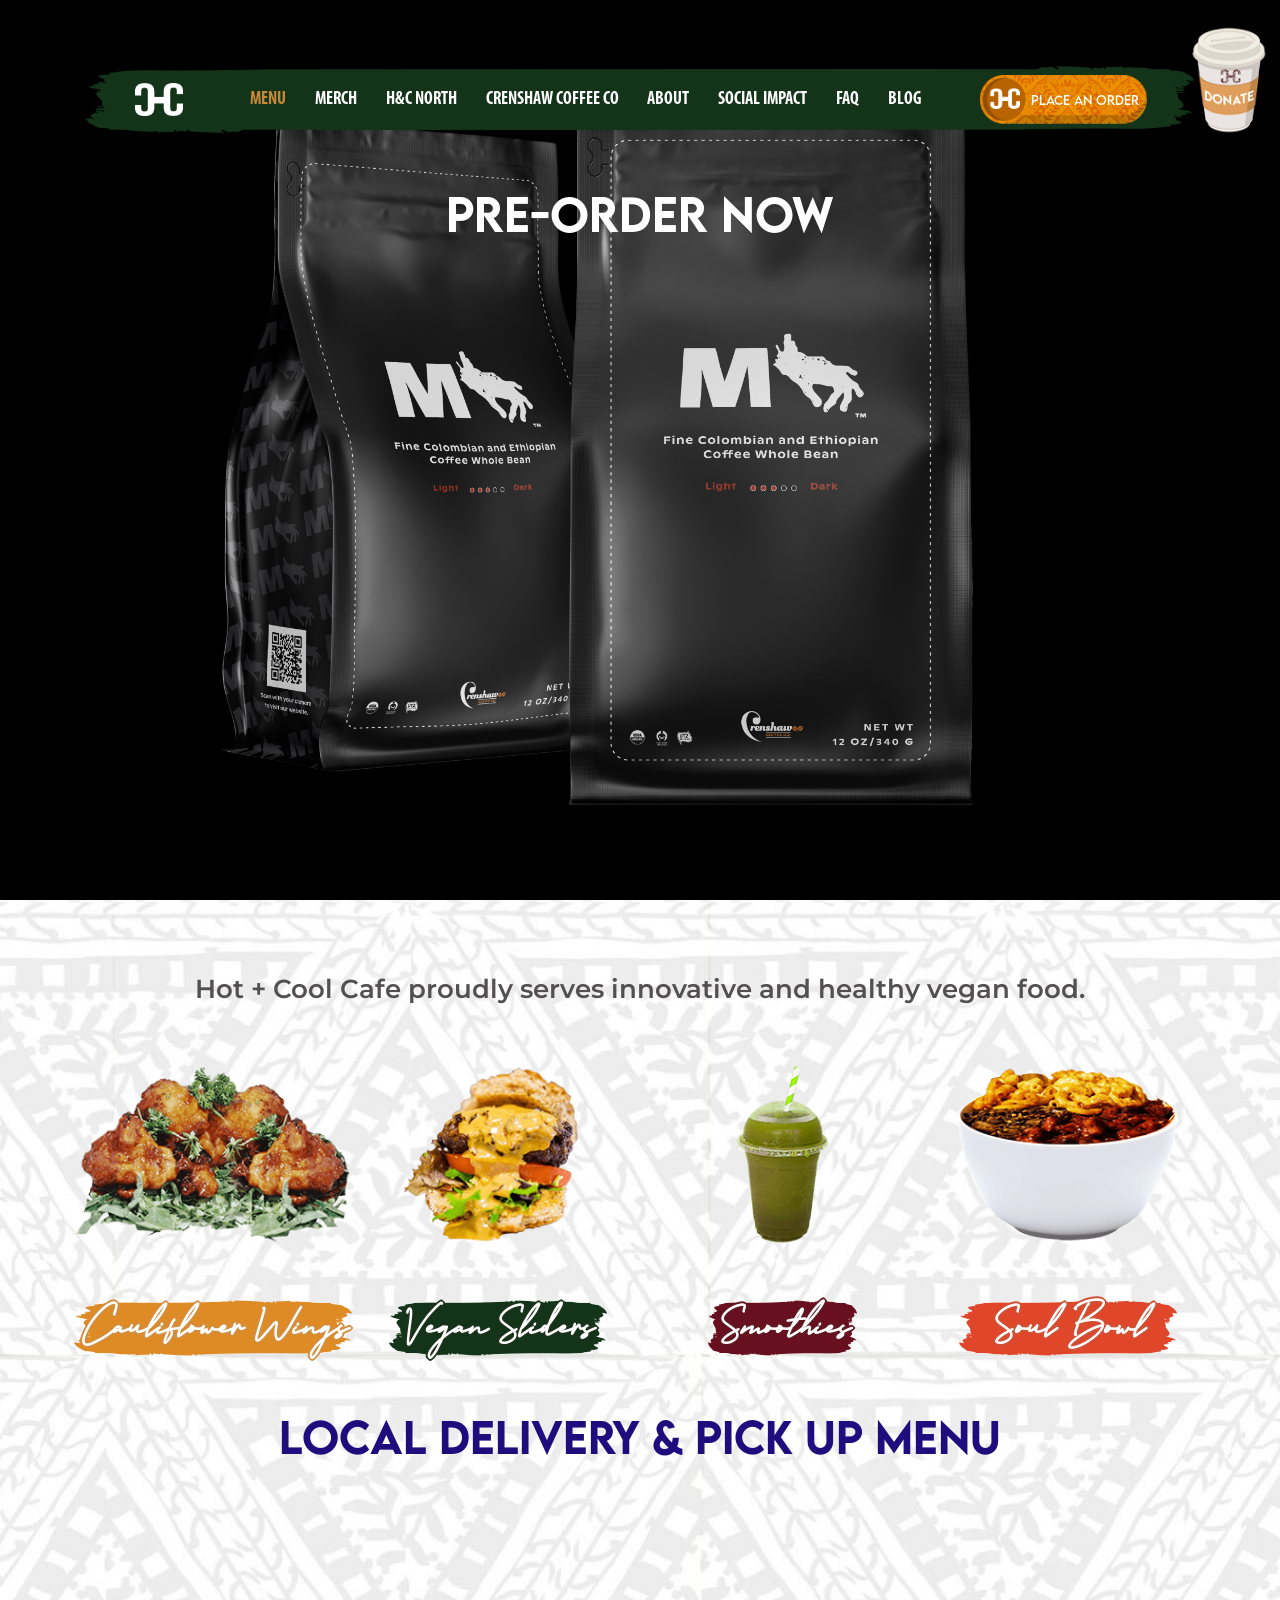
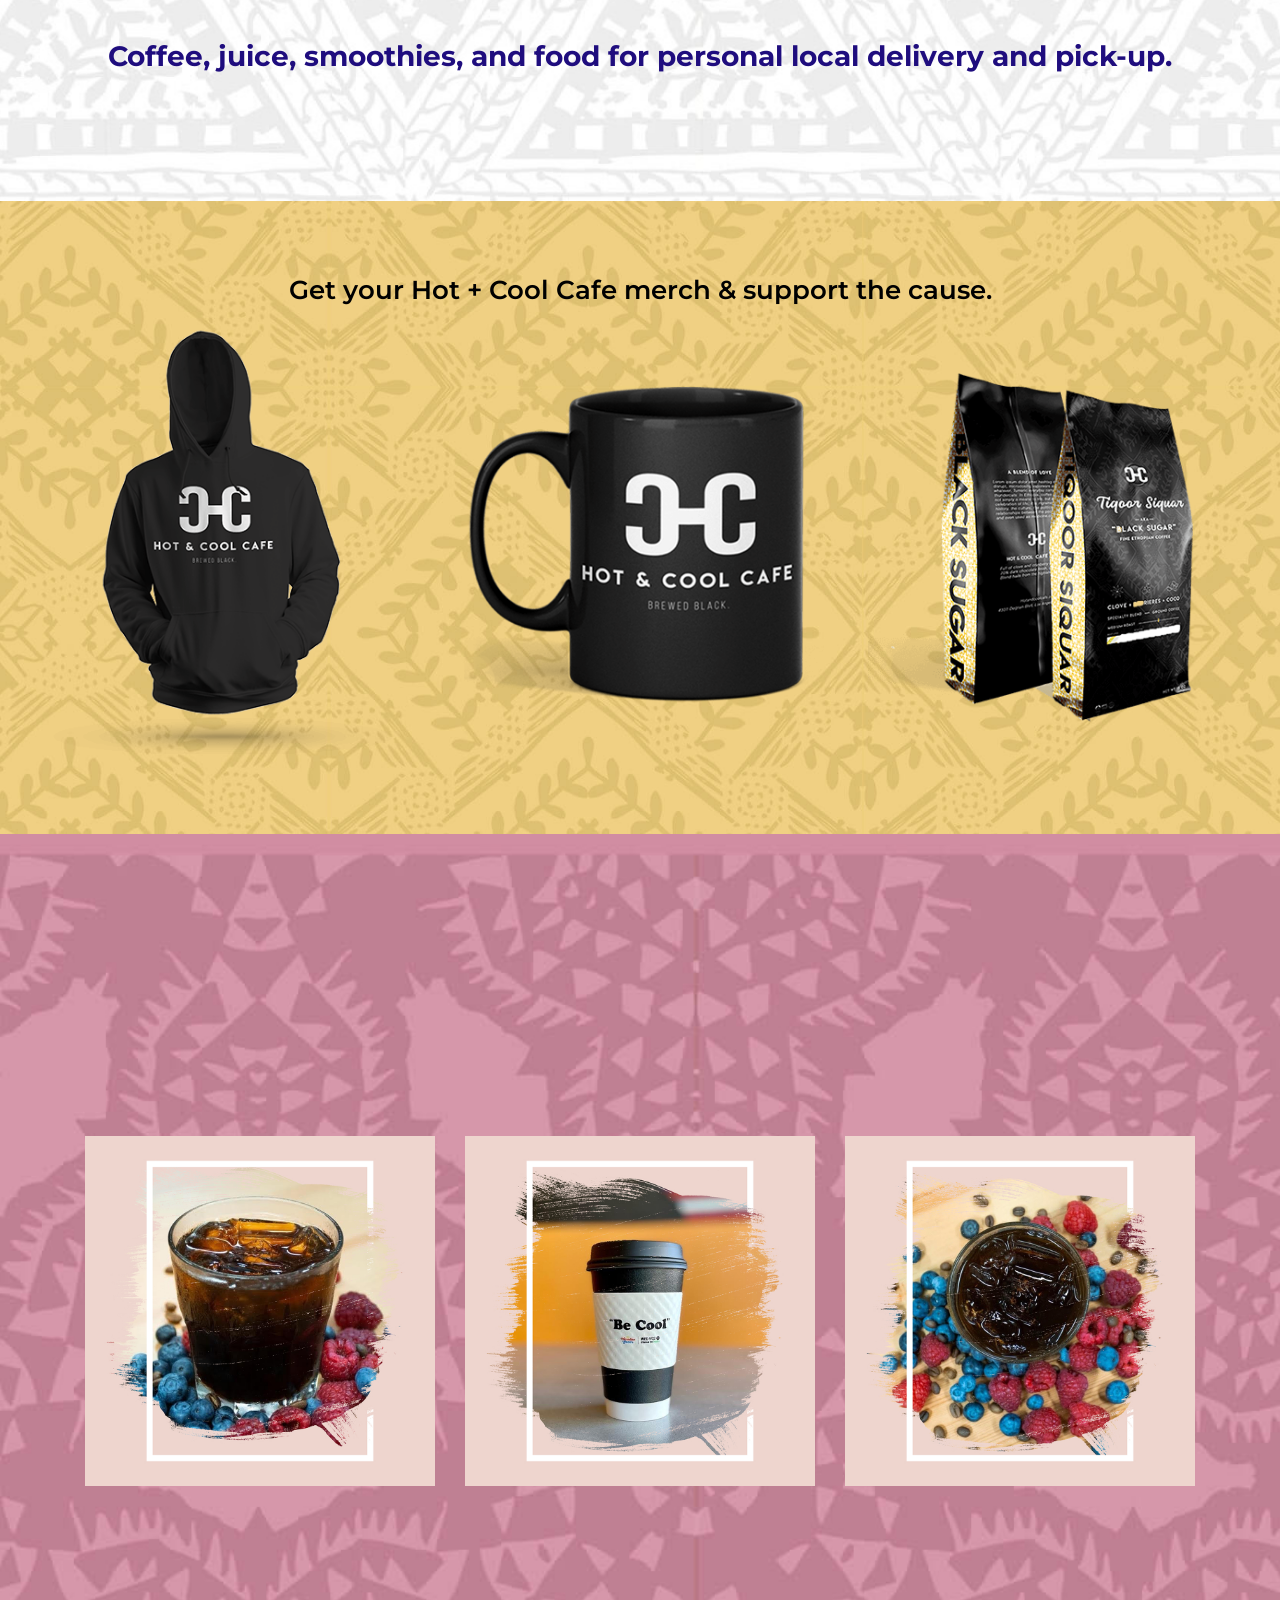
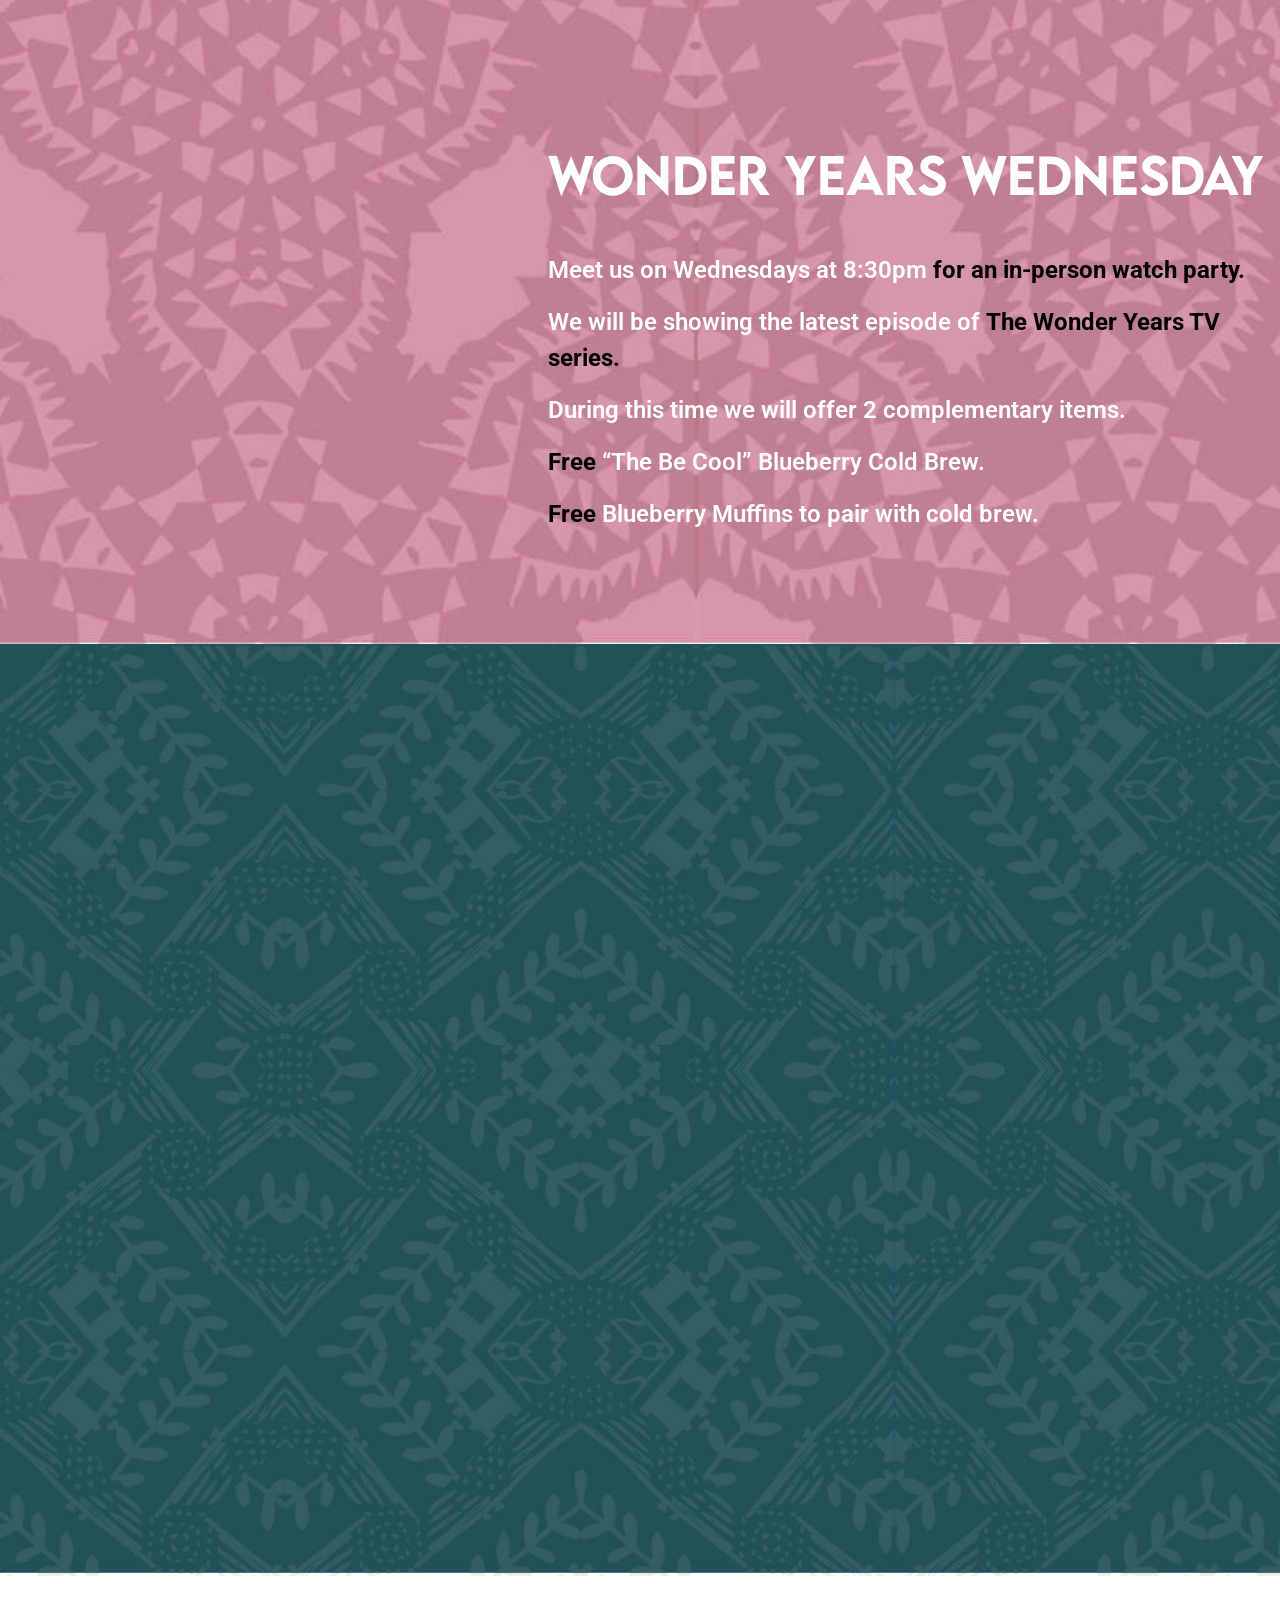
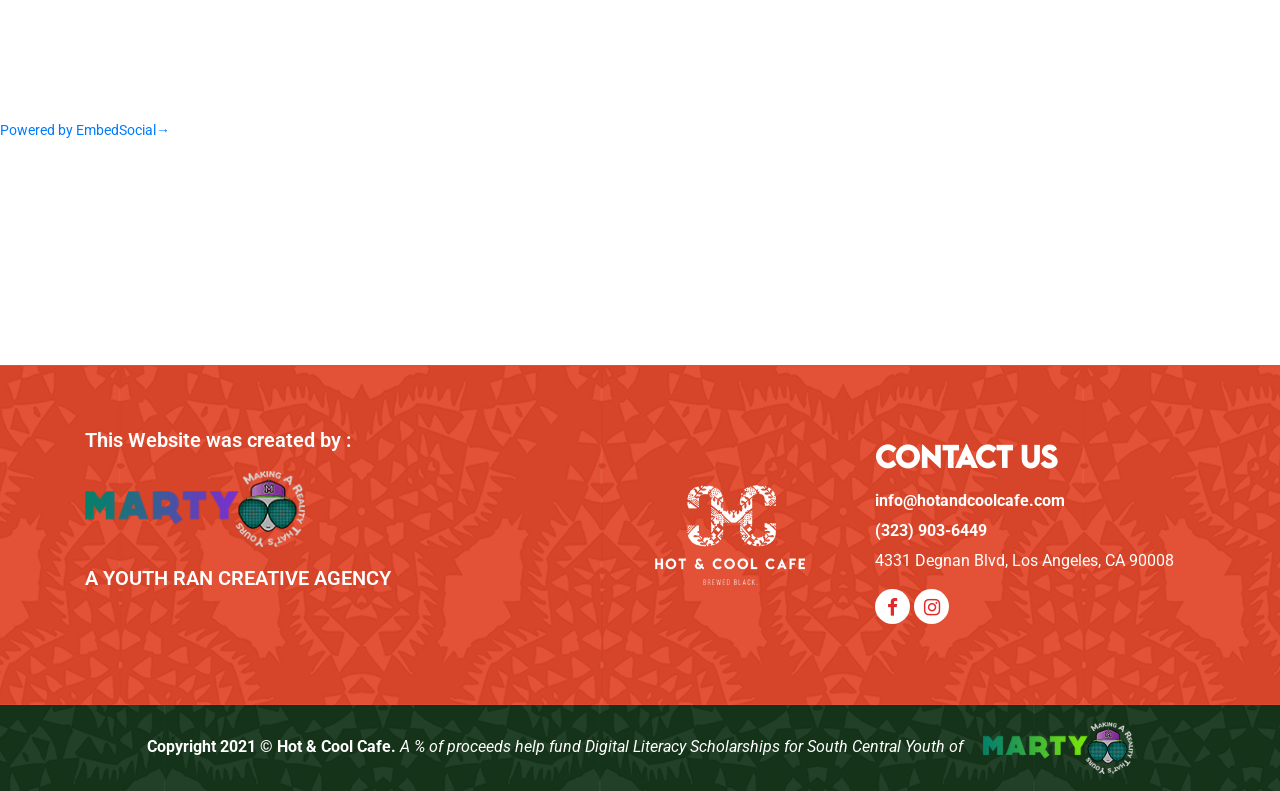
==== index.html @ 6337d5f5 "initial push" ====
<!DOCTYPE html>
<html lang="en">
<head>
    <meta charset="UTF-8">
    <meta name="viewport" content="width=device-width, initial-scale=1">
    <meta name="robots" content="follow, index, max-snippet:-1, max-video-preview:-1, max-image-preview:large"/>
    <title>Hot and Cool Cafe</title>
    <meta name="description" content="">
    <meta name="keywords" content="Hot and Cool Cafe">
    <meta name="author" content="Marty World">
    <link rel="canonical" href="https://hotandcoolcafe.com/" />
    <meta property="og:locale" content="en_US">
    <meta property="og:type" content="website">
    <meta property="og:title" content="Hot and Cool Cafe">
    <meta property="og:url" content="https://hotandcoolcafe.com/">
    <meta property="og:site_name" content="Hot and Cool Cafe">
    <meta property="og:image" content="https://hotandcoolcafe.com/assets/images/hc-share.jpg">
    <meta property="og:image:secure_url" content="https://hotandcoolcafe.com/assets/images/hc-share.jpg">
    <meta property="og:image:width" content="1000">
    <meta property="og:image:height" content="855">
    <meta property="og:image:alt" content="Home">
    <meta property="og:image:type" content="image/jpeg">
    <meta name="twitter:card" content="summary_large_image">
    <meta name="twitter:title" content="Hot and Cool Cafe">
    <meta name="twitter:image" content="https://hotandcoolcafe.com/assets/images/hc-share.jpg">
    <!--styles-->
    <link rel="stylesheet" href="assets/css/bootstrap.min.css">
    <link rel="stylesheet" href="assets/css/font-awesome.min.css">
    <link rel="stylesheet" href="assets/plugin/slick/slick.css">
    <link rel="stylesheet" href="assets/plugin/slick/slick-theme.css">
    <link rel="stylesheet" href="assets/css/aos.css">
    <link rel="stylesheet" href="assets/css/app.css?v=1.3">
    <!--end styles-->
    <link rel="shortcut icon" href="favicon.ico" type="image/x-icon">
    <link rel="apple-touch-icon" href="assets/images/apple-touch-icon.png">
    <!-- Global site tag (gtag.js) - Google Analytics -->
    <script async src="https://www.googletagmanager.com/gtag/js?id=G-P87N4N14MH"></script>
    <script>
        window.dataLayer = window.dataLayer || [];
        function gtag(){dataLayer.push(arguments);}
        gtag('js', new Date());

        gtag('config', 'G-P87N4N14MH');
    </script>

</head>
<body>
<script async type="text/javascript" src="https://static.klaviyo.com/onsite/js/klaviyo.js?company_id=RwhCT3"></script>
<script
        async type="text/javascript"
        src="//static.klaviyo.com/onsite/js/klaviyo.js?company_id=RwhCT3"
></script>

<section class="home-section parallax-img" style="height: 100vh;background: url(assets/images/IMG_1203.jpg) center/cover no-repeat;" data-speed="0.5">
    <header>
        <div class="container">
            <nav class="navbar navbar-expand-lg navbar-light hc-navbar">
                <a class="navbar-brand" href="https://hotandcoolcafe.com/"><img src="assets/images/logo.png" alt="logo"></a>
                <button class="navbar-toggler" type="button" data-toggle="collapse" data-target="#navbarSupportedContent" aria-controls="navbarSupportedContent" aria-expanded="false" aria-label="Toggle navigation">
                    <i class="fa fa-bars text-white"></i>
                </button>
                <div class="collapse navbar-collapse" id="navbarSupportedContent">
                    <ul class="navbar-nav mr-auto">
                        <li class="nav-item active">
                            <a class="nav-link" target="_blank" href="https://hotandcoolcafe.square.site/">MENU</a>
                        </li>
                        <li class="nav-item">
                            <a class="nav-link" href="https://hotandcoolcafe.com/#merch">MERCH</a>
                        </li>
                        <!--                        <li class="nav-item">-->
                        <!--                            <a class="nav-link" href="/hot-cool-cafe-voting.html">VOTING</a>-->
                        <!--                        </li>-->
                        <li class="nav-item">
                            <a class="nav-link" href="https://hotandcoolcafe.com/#north">H&C NORTH</a>
                        </li>
                        <li class="nav-item">
                            <a class="nav-link" href="https://www.crenshawcoffeeco.com/" target="_blank">CRENSHAW COFFEE CO</a>
                        </li>
                        <li class="nav-item">
                            <a class="nav-link" href="about.html">ABOUT</a>
                        </li>
                        <li class="nav-item">
                            <a class="nav-link" href="about.html#social-impact">SOCIAL IMPACT</a>
                        </li>
                        <li class="nav-item ">
                            <a class="nav-link" href="faq.html">FAQ</a>
                        </li>
                        <li class="nav-item">
                            <a class="nav-link" href="blog.html">BLOG</a>
                        </li>
                        <li class="nav-item order-button" data-tilt="" data-tilt-reset="false" >
                            <a class="nav-link" target="_blank" href="https://hotandcoolcafe.square.site/">PLACE AN ORDER </a>
                        </li>
                    </ul>
                </div>
                <div class="donate-button">
                    <a href="https://www.gofundme.com/f/covid-19-seniors-and-families-in-need-meal-program" target="_blank"><img src="assets/images/H_C_donation_cup.png" alt="logo" class="img-fluid"></a>
                </div>
            </nav>
            <a href="https://www.crenshawcoffeeco.com/" target="_blank"> <h1 class="h1 text-center mt-5 bilal" style="color: #FFF" data-aos="fade-up">PRE-ORDER NOW</h1></a>

        </div>
    </header>
    <div class="home-inner-section mt-5" data-speed="0.5">
        <div class="container-fluid w-100">
            <div class="row">
                <!--<div class="col-md-6 p-0">-->
                <!--    <div class="hc-senior-image text-left" data-aos="fade-in">-->
                <!--        <img src="assets/images/senior-male.png" alt="Image" class="img-fluid">-->
                <!--    </div>-->
                <!--    <div class="hc-center-logo" data-tilt="" data-tilt-reset="false">-->
                <!--        <img src="assets/images/hc-logo.png" alt="Image" class="img-fluid">-->
                <!--    </div>-->
                <!--</div>-->
                <!--<div class="col-md-6 p-0">-->
                <!--    <div class="hc-senior-image text-right" data-aos="fade-in">-->
                <!--        <img src="assets/images/senior-women.png" alt="Image" class="img-fluid">-->
                <!--    </div>-->
                <!--</div>-->
                <!--<div class="col-12">-->
                <!--    <div class="text-center">-->
                <!--        <h4 class="para1 mb-5" data-aos="fade-in">-->
                <!--            Hot + Cool Cafe tackles <br>-->
                <!--            food inequity in South Central through our Senior Meal Program <br>-->
                <!--            and partnering with LA Community Fridges.-->
                <!--        </h4>-->
                <!--        <a href="https://www.gofundme.com/f/covid-19-seniors-and-families-in-need-meal-program" target="_blank" class="btn btn-learn-more" data-tilt="" data-tilt-reset="false" data-aos="fade-up">LEARN MORE <br>+<br> DONATE</a>-->
                <!--    </div>-->
                <!--</div>-->
            </div>
        </div>
    </div>
</section>

<section class="pro-section parallax-img" data-speed="-0.2">
    <div class="container">
        <h2 class="section-heading sh-orange heading-middle" data-aos="zoom-in">the best vegan bar food in LA! </h2>
        <p class="para1 text-center mb-5" style="color: #525050">Hot + Cool Cafe proudly serves innovative and healthy vegan food.</p>
        <div class="row pro-carousel">
            <div class="item text-center">
                <a href="https://hotandcoolcafe.square.site/product/cauliflower-wings/194" target="_blank">   <img src="assets/images/owl-slide.png" class="img-fluid" alt="slide">
                    <h4 class="mt-5 owl-orange-bg">Cauliflower Wings</h4></a>
            </div>
            <div class="item text-center">
                <a href="https://hotandcoolcafe.square.site/" target="_blank"><img src="assets/images/owl-slide2.png" class="img-fluid" alt="slide">
                    <h4 class="mt-5 owl-green-bg">Vegan Sliders</h4></a>
            </div>
            <div class="item text-center">
                <a href="https://hotandcoolcafe.square.site/product/the-garvey/193" target="_blank">   <img src="assets/images/owl-slide3.png" class="img-fluid" alt="slide">
                    <h4 class="mt-5 owl-pinkred-bg">Smoothies</h4></a>
            </div>
            <div class="item text-center">
                <a href="https://hotandcoolcafe.square.site/product/soul-bowl/4" target="_blank">     <img src="assets/images/owl-slide4.png" class="img-fluid" alt="slide">
                    <h4 class="mt-5 owl-shadered-bg">Soul Bowl</h4></a>
            </div>
        </div>
        <div class="text-center">
            <h4 class="berry-white lemonmilk-bold mb-4 navy-blue mt-5 aos-init">Local DElivery & Pick up menu</h4>
            <a href="https://hotandcoolcafe.square.site/" target="_blank" class="btn btn-place-ordered" data-tilt="" data-tilt-reset="false" data-aos="fade-up">PLACE AN ORDER</a>
            <p class="berry-white-sub navy-blue f28 mt-5">Coffee, juice, smoothies, and food for personal local delivery and pick-up.</p>
        </div>

    </div>
</section>

<section id="merch" class="merch-section parallax-img" data-speed="0.2">
    <div class="container-fluid">
        <h2 class="section-heading sh-merch heading-middle" data-aos="zoom-in">HOt & COOL MERCH </h2>
        <p class="para1 text-center" style="color: #000">Get your Hot + Cool Cafe merch & support the cause.</p>
        <div class="row">
            <div class="col-md-4">
                <a href="https://hotandcoolcafe.square.site/product/hot-and-cool-signature-unisex-hoodie/254" target="_blank" class="merch-image">
                    <img src="assets/images/coffe-hoodie.png" class="img-fluid" alt="Hot and Cool Hoodie" data-tilt-speed="1000" data-tilt data-tilt-scale="1.1" >
                </a>
            </div>
            <div class="col-md-4">
                <a href="https://hotandcoolcafe.square.site/product/hot-and-cool-signature-mug/255" target="_blank" class="merch-image">
                    <img src="assets/images/coffee-mug.png" class="img-fluid" alt="Hot and Cool Mug" data-tilt-speed="1000" data-tilt data-tilt-scale="1.1">
                </a>
            </div>
            <div class="col-md-4">
                <a href="https://hotandcoolcafe.square.site/product/hot-and-cool-black-sugar-whole-bean-coffee-bag/180" target="_blank" class="merch-image">
                    <img src="assets/images/coffee.png" class="img-fluid" alt="Hot and Cool Bag" data-tilt-speed="1000" data-tilt data-tilt-scale="1.1">
                </a>
            </div>
        </div>
    </div>
</section>

<!--<section class="checkout-section parallax-img" data-speed="0.6">-->
<!--    <div class="container">-->
<!--        <h2 class="section-heading hs-shadepink heading-middle" data-aos="zoom-in">CHECK OUT our new items! </h2>-->
<!--    </div>-->
<!--    <div class="container-fluid w-100">-->
<!--        <div class="row">-->
<!--            <div class="col-md-6 p-0 text-left">-->
<!--                <img src="assets/images/owner1.png" class="img-fluid pt-5" data-aos="fade-right" alt="Owner">-->
<!--            </div>-->
<!--            <div class="col-md-4 pt-5 align-self-center">-->
<!--                <div class="text-center">-->
<!--                    <h5 class="berry-white lemonmilk-bold mb-4" data-aos="fade-left"-->
<!--                    >THE BERRY WHITE</h5>-->
<!--                    <p class="text-white berry-white-sub" data-aos="fade-in">-->
<!--                        Cold brew <br>-->
<!--                        White chocolate <br>-->
<!--                        Blackberry syrup <br>-->
<!--                        Maple syrup <br>-->
<!--                        And whole lotta Soul-->
<!--                    </p>-->
<!--                    <a href="https://hotandcoolcafe.square.site/" target="_blank" class="btn btn-place-ordered2 mt-4" data-tilt="" data-tilt-reset="false"  data-aos="fade-up" data-aos-delay="800">Order Now</a>-->
<!--                </div>-->
<!--            </div>-->
<!--            <div class="col-md-2"></div>-->
<!--        </div>-->
<!--    </div>-->
<!--    <div class="right-side-juice">-->
<!--        <img src="assets/images/right-side-juice.png" class="img-fluid" alt="right side">-->
<!--    </div>-->
<!--</section>-->
<section class="checkout-section parallax-img py-5" data-speed="0.6">
    <div class="container">
        <h2 class="section-heading hs-shadepink heading-middle" data-aos="zoom-in">NEW DRINK ALERT!!</h2>
    </div>
    <div class="container">
        <div class="row">

            <!-- <div class="col-md-6 p-0 text-left">
                <img src="assets/images/owner1.png" class="img-fluid pt-5" data-aos="fade-right" alt="Owner">
            </div> -->

            <div class="col-md-12 pt-5 align-self-center">
                <div class="text-center">
                    <!-- <h5 class="berry-white lemonmilk-bold mb-4" data-aos="fade-left"
                    >THE BERRY WHITE</h5> -->
                    <p class="para2" data-aos="fade-in">
                        We proudly introduce THE BE COOL, A Blueberry Cold Brew celebrating THE WONDER YEARS. It’s Cold Brew Coffee infused with Blueberries and Raspberries. The Be Cool is hands down is the coolest cold brew coffee on the planet.
                    </p>
                    <div class="row">
                        <div class="col-md-4 mt-2">
                            <a href="#" class="merch-image">
                                <img src="assets/images/cup-1.jpg" class="img-fluid drink-images" alt="Hot and Cool Hoodie" data-tilt-speed="1000" data-tilt="" data-tilt-scale="1.1" style="will-change: transform; transform: perspective(300px) rotateX(0deg) rotateY(0deg);">
                            </a>
                        </div>
                        <div class="col-md-4 mt-2">
                            <a href="#"  class="merch-image">
                                <img src="assets/images/cup-2.jpg" class="img-fluid drink-images" alt="Hot and Cool Mug" data-tilt-speed="1000" data-tilt="" data-tilt-scale="1.1" style="will-change: transform; transform: perspective(300px) rotateX(0deg) rotateY(0deg);">
                            </a>
                        </div>
                        <div class="col-md-4 mt-2">
                            <a href="#"  class="merch-image">
                                <img src="assets/images/cup-3.jpg" class="img-fluid drink-images" alt="Hot and Cool Bag" data-tilt-speed="1000" data-tilt="" data-tilt-scale="1.1">
                            </a>
                        </div>
                    </div>
                    <div class="mt-4">
                    <a href="https://hotandcoolcafe.square.site/" target="_blank" class="btn btn-place-ordered2 mt-5" data-tilt="" data-tilt-reset="false"  data-aos="fade-up" data-aos-delay="800">Order Now</a>
                        </div>
<!--                    <div class="row m-5">-->

<!--                        <div class="col-md-12">-->
<!--                            <div class="row mt-4">-->
<!--                                <div class="col-md-12 text-center">-->
<!--                                    <img src="assets/images/party.png" alt="">-->
<!--                                    <h1 class="wonder_heading mt-5 text-white">“Wonder Years Wednesday.” </h1>-->
<!--                                    <p class="mt-4 font-20 text-white">-->
<!--                                        Meet us on Wednesdays at 8:30pm for an in-person watch party.-->
<!--                                    </p>-->
<!--                                </div>-->
<!--                                    </div>-->
<!--                                </div>-->

<!--                            </div>-->


                    </div>
<!--                    <h5 class="time-heading aos-init aos-animate aos-init aos-animate mt-3 py-5 font-weight-normal">Catch us on the Season Premiere episode of The Wonder Years on ABC and Hulu.</h5>-->
                </div>
            </div>
    </div>
    <div class="container-fluid">
        <div class="row pt-5 pb-5 d-flex align-items-center">
<!--            <div class="col-md-3 p-0 text-left mb-sm-mob">-->
<!--                <img src="assets/images/party.png" class="img-fluid aos-init aos-animate" data-tilt="" data-tilt-axis="y" data-aos="fade-in" alt="Window" style="will-change: transform; transform: perspective(300px) rotateX(0deg) rotateY(0deg);">-->
<!--            </div>-->
<!--            <div class="col-md-6 p-0 text-center aos-init aos-animate" data-aos="fade-in">-->
<!--                <h3 class="hc-orange-heading text-uppercase text-white">“Wonder Years Wednesday.” </h3>-->
<!--                <p class="para2">Meet us on Wednesdays at 8:30pm <span class="font-weight-bold text-dark">for an in-person watch party.</span></p>-->
<!--                <p class="para2">We will be showing the latest episode of  <span class="font-weight-bold text-dark">The Wonder Years TV series.</span></p>-->
<!--                <p class="para2">During this time we will offer 2 complementary items.</p>-->
<!--                <p class="para2"> <span class="font-weight-bold text-dark">Free</span> “The Be Cool” Blueberry Cold Brew </p>-->
<!--                <p class="para2"> <span class="font-weight-bold text-dark">Free</span> Blueberry Muffins to pair with cold brew </p>-->


<!--&lt;!&ndash;                <h5 class="time-heading">Open everyday 7AM-9PM.</h5>&ndash;&gt;-->
<!--            </div>-->
<!--            <div class="col-md-3 p-0 text-right mt-sm-mob">-->
<!--                <img src="assets/images/party-2.png" class="img-fluid aos-init aos-animate" data-tilt="" data-tilt-axis="y" data-aos="fade-in" alt="Window" style="will-change: transform; transform: perspective(300px) rotateX(0deg) rotateY(0deg);">-->
<!--            </div>-->
            <div class="col-md-5 text-center">
                <img src="assets/images/party.png" class="img-fluid aos-init aos-animate" data-tilt="" data-tilt-axis="y" data-aos="fade-in" alt="Window" style="will-change: transform; transform: perspective(300px) rotateX(0deg) rotateY(0deg);">
                </div>
            <div class="col-md-7">
                <h3 class="hc-orange-heading text-uppercase text-white wonders_heading mt-5">Wonder Years Wednesday</h3>
                               <div class="mt-5">
                                <p class="text-white font-24">Meet us on Wednesdays at 8:30pm <span class="font-weight-bold text-black">for an in-person watch party.</span></p>
                                <p class="text-white font-24">We will be showing the latest episode of  <span class="font-weight-bold text-black">The Wonder Years TV series.</span></p>
                                <p class="text-white font-24">During this time we will offer 2 complementary items.</p>
                                <p class="text-white font-24"> <span class="font-weight-bold text-black">Free</span> “The Be Cool” Blueberry Cold Brew. </p>
                                <p class="text-white font-24"> <span class="font-weight-bold text-black">Free</span> Blueberry Muffins to pair with cold brew. </p>
                               </div>
            </div>
        </div>
    </div>

    <!-- <div class="right-side-juice">
        <img src="assets/images/be_cool.png" class="img-fluid" alt="right side">
    </div>
    <div class="left-side-juice">
        <img src="assets/images/custom_cup.png" class="img-fluid" alt="right side">
    </div> -->
</section>
<section id="north" class="green-section parallax-img" data-speed="0.2">
    <div class="container">
        <h2 class="section-heading hs-grey heading-middle" data-aos="zoom-in">We HAVE A SECOND LOCATION! </h2>
    </div>
    <div class="container-fluid w-100 pt-5">
        <div class="row pt100">
            <div class="col-md-4 p-0 text-left mb-sm-mob">
                <img src="assets/images/green-left-side.png" class="img-fluid" data-tilt="" data-tilt-axis="y" data-aos="fade-in" alt="Window">
            </div>
            <div class="col-md-4 p-0 text-center" data-aos="fade-in">
                <h3 class="hc-orange-heading text-uppercase">HOT & COOL NORTH</h3>
                <p class="para2">Black owned <br>
                    & operated.
                </p>
                <p class="para2">
                    With delicious coffee & tasty <br> pastries, you’ll definitely <br>
                    want to stop by today.
                </p>
                <h5 class="time-heading">Open everyday 7AM-9PM.</h5>
            </div>
            <div class="col-md-4 p-0 text-right mt-sm-mob">
                <img src="assets/images/green-right-side.png" class="img-fluid"  data-tilt="" data-tilt-axis="y" data-aos="fade-in" alt="Window">
            </div>
        </div>
        <div class="text-center">
            <a href="https://hotandcoolcafe.square.site/" target="_blank" class="btn btn-place-ordered3 mt-5 mb-5" data-aos="fade-up" data-tilt="" data-tilt-reset="false">ORDER from <br>
                H&C NORTH</a>
            <h5 class="time-heading" data-aos="fade-in">6606 Variel Ave #123, Canoga Park, CA 91303</h5>
        </div>
    </div>
</section>
<section class="instagram-section pt-5 pb-5">
    <div class="container">
        <h3 class="hc-orange-heading text-black text-uppercase text-center mb-5" data-aos="fade-up">Follow us on instagram</h3>
    </div>
    <div class="embedsocial-hashtag" data-ref="21031575f3ce239226aa58a61474171201387817" ><a class="feed-powered-by-es" href="https://embedsocial.com/social-media-aggregator/" target="_blank" title="Powered by EmbedSocial">Powered by EmbedSocial<span>→</span></a></div><script>(function(d, s, id){var js; if (d.getElementById(id)) {return;} js = d.createElement(s); js.id = id; js.src = "https://embedsocial.com/cdn/ht.js"; d.getElementsByTagName("head")[0].appendChild(js);}(document, "script", "EmbedSocialHashtagScript"));</script>
    <div class="container text-center mt-5" data-aos="fade-in">
        <a href="https://www.instagram.com/hotandcoolcafe" target="_blank" class="btn btn-insta btn-lg" data-tilt="" > View US
            <br> On Instagram
        </a>
    </div>
</section>

<footer class="hc-footer">
    <div class="hc-footer-left">
        <div class="container">
            <div class="row">
                <div class="col-md-6">
                    <div class="mb-custom">
                        <p class="hc-footer-text text-white mb-3">This Website was created by :</p>
                        <a href="https://marty.world/" target="_blank">
                            <img src="assets/images/marty-logo.png" class="img-fluid mb-3" width="220" alt="logo">
                        </a>
                        <p class="hc-footer-text text-white">A YOUTH RAN CREATIVE AGENCY</p>
                    </div>
                </div>
                <div class=""></div>
                <div class="col-md-6">
                    <div class="hc-footer-right">
                        <div class="hc-footer-right-l">
                            <a href="https://hotandcoolcafe.com/">
                                <img src="assets/images/green-logo.png" class="img-fluid" width="150" alt="LOGO">
                            </a>
                        </div>
                        <div class="hc-footer-right-r">
                            <h3 class="font-weight-bold mb-3 lemonmilk-bold">CONTACT US</h3>
                            <p class="font-weight-bold"><a href="mailto:info@hotandcoolcafe.com">info@hotandcoolcafe.com</a></p>
                            <p class="font-weight-bold"><a href="tel:(323) 903-6449">(323) 903-6449</a></p>
                            <p class="m-0">4331 Degnan Blvd, Los Angeles, CA 90008</p>
                            <p class="mt-3 social_media">
                                <a href="https://www.facebook.com/hotandcoolcafe" target="_blank"><i class="fa fa-facebook"></i></a>
                                <a href="https://www.instagram.com/hotandcoolcafe/" target="_blank"><i class="fa fa-instagram"></i></a>
                            </p>
                        </div>
                    </div>
                </div>
            </div>
        </div>
    </div>

    <a id='qodef-back-to-top' href='#'>
        <svg width="13.148px" height="72.091px" viewBox="0 0 13.148 72.091">
            <path class="qodef-btt-part qodef-btt-p" d="M8.464,7.163h4.509V9.8H0.176V4.808c0-0.961,0.176-1.806,0.527-2.536s0.851-1.291,1.499-1.683S3.586,0,4.412,0   c1.254,0,2.243,0.429,2.966,1.288s1.085,2.046,1.085,3.564V7.163z M6.328,7.163V4.808c0-0.697-0.164-1.229-0.492-1.595   S5.039,2.663,4.43,2.663c-0.627,0-1.134,0.185-1.521,0.554S2.323,4.096,2.312,4.746v2.417H6.328z"/>
            <rect class="qodef-btt-part qodef-btt-line" x="5.574" y="17.412" width="2" height="27"/>
            <path class="qodef-btt-part qodef-btt-o" d="M6.864,50.258c1.26,0,2.364,0.223,3.313,0.668s1.682,1.083,2.197,1.912s0.773,1.78,0.773,2.852  c0,1.061-0.255,2.007-0.765,2.839s-1.238,1.477-2.184,1.934s-2.035,0.688-3.265,0.694H6.302c-1.26,0-2.369-0.227-3.327-0.681  s-1.693-1.096-2.206-1.925S0,56.774,0,55.708s0.256-2.014,0.769-2.843s1.248-1.471,2.206-1.925s2.064-0.681,3.318-0.681H6.864z   M6.284,52.93c-1.342,0-2.361,0.24-3.059,0.721S2.18,54.817,2.18,55.708c0,0.885,0.344,1.567,1.033,2.048s1.698,0.724,3.028,0.729  h0.624c1.307,0,2.32-0.24,3.041-0.721s1.081-1.172,1.081-2.074c0-0.885-0.347-1.564-1.042-2.039s-1.707-0.715-3.037-0.721H6.284z"/>
            <path class="qodef-btt-part qodef-btt-t" d="M2.312,61.667v3.92h10.661v2.637H2.312v3.867H0.176V61.667H2.312z"/>
        </svg>
    </a>
</footer>
<div class="hc-footer-copyright text-center">
    <div class="container">
        <p class="m-0"><strong>Copyright 2021 &copy; Hot & Cool Cafe.</strong> <span class="font-italic">A % of proceeds help fund Digital Literacy Scholarships for South Central Youth of </span><a href="https://marty.world/" target="_blank"><img src="assets/images/marty-logo1.png" alt="logo" class="img-fluid ml-3"></a></p>
    </div>
</div>






<!--Script Files-->
<script src="assets/js/jquery-v3.3.1.min.js"></script>
<script src="assets/js/popper-min.js"></script>
<script src="assets/js/bootstrap.min.js"></script>
<script src="assets/js/tilt.jquery.js"></script>
<script src="assets/plugin/slick/slick.js"></script>
<script src="https://apps.elfsight.com/p/platform.js" defer></script>
<script src="assets/js/aos.js"></script>
<script src="assets/plugin/jarallax/dist/jarallax.min.js"></script>
<script src="assets/js/app.js"></script>
<!--End-->
<script>
    var btn = $('#qodef-back-to-top');

    $(window).scroll(function() {
        if ($(window).scrollTop() > 800) {
            btn.addClass('show');
        } else {
            btn.removeClass('show');
        }
    });

    btn.on('click', function(e) {
        e.preventDefault();
        $('html, body').animate({scrollTop:0}, '300');
    });


</script>
</body>
</html>
---- assets/css/app.css ----
/*
================================
     Theme Fonts Family
================================
 */
@import "https://fonts.googleapis.com/css?family=Montserrat:300,300i,400,400i,500,500i,600,600i,700,800";
@import "https://fonts.googleapis.com/css2?family=Roboto:wght@400;500;700&display=swap";
@font-face {
  src: url("../fonts/MYRIADPRO-BOLDCOND2.OTF");
  font-family: myriad-pro-bold;
}
@font-face {
  src: url("../fonts/gothicb.ttf");
  font-family: gothicb;
}
@font-face {
  src: url("../fonts/CenturyGothic.ttf");
  font-family: CenturyGothic;
}
@font-face {
  src: url("../fonts/MYRIADPRO-REGULAR.OTF");
  font-family: myriad-pro-regular;
}
@font-face {
  src: url("../fonts/LEMONMILK-Regular.otf");
  font-family: lemonmilk-Regular;
}
@font-face {
  src: url("../fonts/LEMONMILK-bold.otf");
  font-family: lemonmilk-bold;
}
@font-face {
  src: url("../fonts/LEMONMILK-Medium.otf");
  font-family: lemonmilk-medium;
}
@font-face {
  src: url("../fonts/Angelic-Bonques-Script.otf");
  font-family: angelic-bonques-script;
}
/* line 6, ../sass/app.scss */
body {
  font-size: 14px;
  background: #fff;
  color: #000000;
  overflow-x: hidden;
  font-family: "Roboto", sans-serif;
}

/* line 14, ../sass/app.scss */
.hc-navbar {
  background: url("../images/menu-bg.png") center/contain no-repeat;
  padding: 0.8rem 0rem;
  /*margin: 0 2rem;*/
}
/* line 18, ../sass/app.scss */
.hc-navbar .navbar-nav {
  margin-left: 30px;
  align-items: center;
}
/* line 23, ../sass/app.scss */
.hc-navbar .navbar-nav .nav-item a {
  padding-left: 1.3rem;
  color: #FFF;
  font-size: 18px;
  font-family: myriad-pro-bold;
}
/* line 28, ../sass/app.scss */
.hc-navbar .navbar-nav .nav-item a:hover {
  color: #cb8834;
}
/* line 33, ../sass/app.scss */
.hc-navbar .navbar-nav .nav-item.active a {
  color: #cb8834;
}
/* line 39, ../sass/app.scss */
.hc-navbar .navbar-nav .order-button {
  background: url("../images/order-button.png") center/contain no-repeat;
  padding: 10px 0  10px 30px;
  margin-left: 50px;
  margin-right: 20px;
}
/* line 43, ../sass/app.scss */
.hc-navbar .navbar-nav .order-button a {
  font-family: lemonmilk-Regular;
  font-size: 12px;
}
/* line 46, ../sass/app.scss */
.hc-navbar .navbar-nav .order-button a:hover {
  color: #FFF;
}
/* line 54, ../sass/app.scss */
.hc-navbar .navbar-brand img {
  max-height: 33px;
  padding-left: 50px;
}

/* line 60, ../sass/app.scss */
.pro-carousel .item a:hover img {
  transform: scale(1.1);
}

/* line 63, ../sass/app.scss */
#qodef-back-to-top {
  position: fixed;
  right: 0;
  bottom: 15px;
  z-index: 100;
  padding: 10px;
  opacity: 0;
  color: #000;
  transition: color .3s, opacity .5s, visibility .5s;
}

/* line 74, ../sass/app.scss */
a:focus {
  outline: none !important;
}

/* line 77, ../sass/app.scss */
#qodef-back-to-top svg {
  fill: #fff;
}

/* line 80, ../sass/app.scss */
#qodef-back-to-top.show {
  opacity: 1;
  visibility: visible;
}

/* line 85, ../sass/app.scss */
.donate-button {
  position: absolute;
  top: -35px;
  right: -127px;
}
/* line 89, ../sass/app.scss */
.donate-button img {
  max-height: 110px;
  transition: .4s all;
}
/* line 92, ../sass/app.scss */
.donate-button img:hover {
  transform: scale(1.1);
}

/* line 97, ../sass/app.scss */
.navbar-toggler:focus, .navbar-toggler:hover {
  text-decoration: none;
  border: 0;
  outline: none;
}

/* line 102, ../sass/app.scss */
.navbar-toggler:focus .fa, .navbar-toggler:hover .fa {
  color: #e78600 !important;
}

/* line 105, ../sass/app.scss */
.slick-slider {
  display: flex !important;
}

/* line 109, ../sass/app.scss */
.slick-slide {
  max-width: 100%;
}

/* line 112, ../sass/app.scss */
.home-section {
  padding: 60px 0 100px;
  background: url("../images/bg1.jpg") center/cover no-repeat;
}

/* line 116, ../sass/app.scss */
.donate-section {
  padding: 60px 0 0;
  background: url(../images/HOTandCOOL_donation-page.jpg) center/cover no-repeat, #e06c2f;
}
.about-header-section {
  padding: 60px 0;
  background: url(../images/bg1.jpg) center/cover no-repeat, #e06c2f;
}

/* line 120, ../sass/app.scss */
.pro-section {
  padding: 70px 0 100px;
  background: url("../images/bg2.jpg") center/cover no-repeat;
}

/* line 124, ../sass/app.scss */
.merch-section {
  padding: 70px 0 80px;
  background: url("../images/bgmerch.jpg") center/cover no-repeat;
}
.merch-section, .merch-section , .pro-section , .checkout-section{
  position: relative;
}

/* line 128, ../sass/app.scss */
.checkout-section {
  background: url("../images/bg3.jpg") center/cover no-repeat;
}

/* line 132, ../sass/app.scss */
.green-section {
  position: relative;
  background: url("../images/bg4.jpg") center/cover no-repeat;
  padding-bottom: 60px;
}

/* line 138, ../sass/app.scss */
.h1 {
  font-size: 44px;
  font-family: lemonmilk-medium;
  color: #522e28;
}

/* line 143, ../sass/app.scss */
.hc-center-logo {
  position: absolute;
  top: 0;
  right: -310px;
  z-index: 1;
}

/* line 149, ../sass/app.scss */
.para1 {
  font-size: 26px;
  color: #522d28;
  font-weight: 600;
}
.para3 {
  font-size: 24px;
  font-weight: 500;
}
.para4 {
  font-size: 27px;
  font-weight: 600;
}
.mb-6 {
    margin-bottom: 6rem;
}
.mt-6 {
    margin-top: 6rem;
}

.white-box  .img_left img,.white-box  .img_right img{
  max-height: 310px;
}
.white-box  .img_left ,.white-box  .img_right{
  position: absolute;
  bottom: -42px;
  z-index: 1;
}
.center-social-mt {
  margin-top: -50px;
  z-index: 100;
  position: relative;
  margin-right: 100px;
}
.hc-footer-heading {

}
.white-box  .img_left {
  left: 0;
}
.hhc_collapse {
    margin: 40px 0;
}

.hhc_collapse .btn_collapse:hover,
.hhc_collapse .btn_collapse:focus {
    background: #89485C;
    box-shadow: none;
}
.hhc_collapse .btn_collapse{
    background: #78384c;
    border-radius: 0; position: relative;
    color: #FFF;
    font-size: 26px;
    font-weight: 600;
    padding: 25px;
    width: 100%;
    text-align: left;
    transition: .3s all ease-in-out;
}
.hhc_collapse .card{
    background: transparent;
    border: 0;    line-height: 48px;
    color: #FFF;    font-weight: 500;
    font-size: 24px; display: block;
    padding: 40px 0 0;
}
.hhc_collapse .card a{
    color: #ff8319;
}

.hhc_collapse .btn_collapse::before{
    content: "\f0d8";
    font-family: FontAwesome;
    position: absolute;
    float: right;
    background: #FFF;
    color: #5d2828;
    border-radius: 100%;
    height: 30px;
    width: 30px;
    text-align: center;
    font-size: 16px;
    line-height: 1.7;
    margin-top: 5px;
    right: 25px;
    top: 29px;
}
.hhc_collapse .btn_collapse.collapsed::before{
    content: "\f0d7";
}

.white-box  .img_center {
  transform: scale(1.7);
}
.white-box  .img_right {
  right: 0;
}
/* line 154, ../sass/app.scss */
.para1, .para2, .para3 , .para4 ,.hc-footer-para{
  font-family: "Montserrat", sans-serif;
}
.hhc_collapse .btn_collapse, .hhc_collapse .card-body {
  font-family: CenturyGothic;
}
.hc-footer-para {
  font-size: 18pt;
  color: #FFF;
  padding: 0 50px;
  font-weight: 500;
}
/* line 157, ../sass/app.scss */
.hc-orange-box {
  padding: 100px 0;
}
/* line 159, ../sass/app.scss */
.hc-orange-box h2 {
  font-family: lemonmilk-medium;
  letter-spacing: 2px;
  font-size: 25pt;
  color: #FFF;
}
/* line 165, ../sass/app.scss */
.hc-orange-box h6 {
  font-family: "Montserrat", sans-serif;
  font-size: 14px;
  letter-spacing: 2px;
  font-weight: 400;
}

/* line 172, ../sass/app.scss */
.para2 {
  font-size: 26px;
  color: #fff;
  line-height: 46px;
  font-weight: 600;
  margin-top: 30px;
  margin-bottom: 30px;
}

/* line 180, ../sass/app.scss */
.berry-white {
  font-size: 42px;
  color: #4d222e;
}

/* line 184, ../sass/app.scss */
.berry-white-sub {
  font-family: "Montserrat", sans-serif;
  font-size: 32px;
  line-height: 58px;
  font-weight: 700;
}

/* line 190, ../sass/app.scss */
.berry-white-sub.f28 {
  font-size: 28px;
}

/* line 193, ../sass/app.scss */
.navy-blue {
  color: #1f0d7e;
}

/* line 196, ../sass/app.scss */
.lemonmilk-bold {
  font-family: lemonmilk-bold;
}

/* line 199, ../sass/app.scss */
.lemonmilk-bold,.hc-footer-heading {
  font-family: lemonmilk-medium;
}

/* line 202, ../sass/app.scss */
.btn-insta, .btn-learn-more, .btn-place-ordered, .btn-place-ordered2, .btn-place-ordered3,.btn-donate-now2 , .btn-donate-now,
.btn-learn-more:focus, .btn-place-ordered:focus, .btn-place-ordered2:focus, .btn-place-ordered3:focus, .btn-donate-now:focus {
  font-family: lemonmilk-medium;
  font-size: 20px;
  color: #FFF;
  width: 312px;
  padding: 35px 0 35px 70px;
  line-height: 20px;
}
/* line 211, ../sass/app.scss */
.btn-insta:hover, .btn-learn-more:hover, .btn-place-ordered:hover, .btn-place-ordered2:hover, .btn-place-ordered3:hover, .btn-donate-now:hover,.btn-donate-now2:hover,
.btn-learn-more:focus:hover, .btn-place-ordered:focus:hover, .btn-place-ordered2:focus:hover, .btn-place-ordered3:focus:hover, .btn-donate-now:focus:hover {
  color: #FFF;
}

/* line 215, ../sass/app.scss */
.btn-learn-more {
  background: url(../images/learn-more.png) center/contain no-repeat;
}

/* line 218, ../sass/app.scss */
.btn-insta {
  background: url(../images/insta-btn.png) center/contain no-repeat;
  font-size: 22px;
  line-height: 28px;
}

/* line 223, ../sass/app.scss */
.btn-donate-now {
  background: url(../images/donate-btn.png) center/contain no-repeat;
}
/* line 223, ../sass/app.scss */
.btn-donate-now2 {
  background: url(../images/order-button2.png) center/contain no-repeat;
}

/* line 226, ../sass/app.scss */
.btn-place-ordered {
  font-size: 22px;
  background: url(../images/palced-order.png) center/contain no-repeat;
}

/* line 230, ../sass/app.scss */
.btn-place-ordered2 {
  background: url(../images/order-now.png) center/contain no-repeat;
  font-size: 22px;
}

/* line 234, ../sass/app.scss */
.btn-place-ordered3 {
  background: url(../images/yellow-order-button.png) center/contain no-repeat;
  font-size: 22px;
  color: #2e5056;
  line-height: 28px;
}
/* line 239, ../sass/app.scss */
.btn-place-ordered3:hover {
  color: #2e5056;
}

/* line 243, ../sass/app.scss */
.section-heading {
  text-transform: uppercase;
  font-family: lemonmilk-medium;
  text-align: center;
  color: #FFF;
  padding: 22px;
  font-size: 50px;
  margin-bottom: 0;
}

/* line 252, ../sass/app.scss */
.slick-arrow img {
  max-width: 20px;
}

/* line 255, ../sass/app.scss */
.slick-prev {
  left: -55px;
}

/* line 257, ../sass/app.scss */
.slick-next {
  right: -55px;
}

/* line 260, ../sass/app.scss */
.sh-orange {
  background: url("../images/orange-heading.png") center/contain no-repeat;
}

/* line 263, ../sass/app.scss */
.sh-merch {
  background: url("../images/merch-heading.png") center/contain no-repeat;
}

/* line 266, ../sass/app.scss */
.hs-shadepink {
  background: url("../images/shadepink-heading.png") center/contain no-repeat;
}
.hs-about {
  background: url("../images/black-heading.png") center/contain no-repeat;
}
.sh-faq {
  background: url("../images/faq-heading.png") center/contain no-repeat;
}

/* line 269, ../sass/app.scss */
.hs-grey {
  background: url("../images/grey-heading.png") center/contain no-repeat;
  color: #2e5056;
}
.hs-social {
  background: url("../images/social-heading.png") center/contain no-repeat;
  color: #2e5056;
}

/* line 273, ../sass/app.scss */
.pt100 {
  padding-top: 100px;
}

/* line 276, ../sass/app.scss */
.hc-orange-heading {
  color: #c5744c;
  font-size: 40px;
  font-family: lemonmilk-medium;
}

/* line 281, ../sass/app.scss */
.text-black {
  color: #000;
}

/* line 284, ../sass/app.scss */
.pro-carousel h4 {
  font-family: angelic-bonques-script;
  font-size: 42px;
  color: #FFF;
  font-weight: 700;
  letter-spacing: 0px;
  padding: 3px;
}

/* line 292, ../sass/app.scss */
.heading-middle {
  position: absolute;
  top: -50px;
  z-index: 1;
  width: 100%;
  left: 0;
}

/* line 299, ../sass/app.scss */
.blog_heading {
  font-size: 18px;
  font-family: lemonmilk-medium;
  color: #414141;
  min-height: 43.2px;
}

/* line 305, ../sass/app.scss */
.blog_post p {
  font-family: CenturyGothic;
  font-weight: 600;
  font-size: 16px;
  color: #8d8d8d;
}

/* line 311, ../sass/app.scss */
.blog_post {
  background: #FFF;
  box-shadow: 0px 0px 10px #ddd;
  border-radius: 5px;
  overflow: hidden;
  transition: .3s all ease-in-out;
}
/* line 317, ../sass/app.scss */
.blog_post .blog_meta {
  padding: 25px 20px;
}
/* line 320, ../sass/app.scss */
.blog_post:hover {
  transform: scale(1.05) !important;
}

/* line 325, ../sass/app.scss */
.blog_detail p {
  font-family: myriad-pro-regular;
  font-size: 18px;
  font-weight: 400;
  color: #555555d1;
}
/* line 331, ../sass/app.scss */
.blog_detail a {
  color: #a50e0e;
}
/* line 334, ../sass/app.scss */
.blog_detail h2 {
  font-size: 26px;
  letter-spacing: .8px;
  font-family: lemonmilk-medium;
}
/* line 339, ../sass/app.scss */
.blog_detail h3 {
  font-size: 22px;
  letter-spacing: .8px;
  font-family: lemonmilk-Regular;
}

/* line 346, ../sass/app.scss */
.time-heading {
  font-size: 32px;
  color: #FFF;
  font-family: lemonmilk-medium;
}

/* line 353, ../sass/app.scss */
.owl-orange-bg {
  background: url(../images/owl-orange.png) center/contain no-repeat;
  text-shadow: 2px 0 0 #d38e3e, -2px 0 0 #d38e3e, 0 2px 0 #d38e3e, 0 -2px 0 #d38e3e, 1px 1px #d38e3e, -1px -1px 0 #d38e3e, 1px -1px 0 #d38e3e, -1px 1px 0 #d38e3e;
}

/* line 357, ../sass/app.scss */
.owl-green-bg {
  background: url(../images/owl-green.png) center/contain no-repeat;
  text-shadow: 2px 0 0 #1c331c, -2px 0 0 #1c331c, 0 2px 0 #1c331c, 0 -2px 0 #1c331c, 1px 1px #1c331c, -1px -1px 0 #1c331c, 1px -1px 0 #1c331c, -1px 1px 0 #1c331c;
}

/* line 361, ../sass/app.scss */
.owl-pinkred-bg {
  background: url(../images/owl-pinkred.png) center/contain no-repeat;
  text-shadow: 2px 0 0 #601922, -2px 0 0 #601922, 0 2px 0 #601922, 0 -2px 0 #601922, 1px 1px #601922, -1px -1px 0 #601922, 1px -1px 0 #601922, -1px 1px 0 #601922;
}

/* line 365, ../sass/app.scss */
.owl-shadered-bg {
  background: url(../images/owl-shade-red.png) center/contain no-repeat;
  text-shadow: 2px 0 0 #cf5137, -2px 0 0 #cf5137, 0 2px 0 #cf5137, 0 -2px 0 #cf5137, 1px 1px #cf5137, -1px -1px 0 #cf5137, 1px -1px 0 #cf5137, -1px 1px 0 #cf5137;
}

/* line 369, ../sass/app.scss */
.voting-section {
  padding: 100px 0;
  background: url(../images/HOTandCOOL_donation-bg01.jpg) center/cover no-repeat;
}
.faq-section {
  padding: 100px 0;
  background: url(../images/faq-bg.png) center/cover no-repeat;
}
.about-section {
  margin-top: -50px;
  position: relative;
  padding: 60px 0;
  background: url(../images/h&c-black-bg.png) top center/cover no-repeat;
}
.social-section {
  padding: 0 0 40px;
  background: url(../images/bg2.jpg) center/cover no-repeat;
}
.enterprise-section {
  background: url(../images/bg7.png) top center/cover no-repeat;
}
.enterprise-section,.black-center-section,.orange-center-section {
  padding: 100px 0 80px;
}
.enterprise-section,.black-center-section {
  margin-top: -50px;
}

.black-center-section {
  background: url(../images/bg6.png) top center/cover no-repeat;
  position: relative;
}
.orange-center-section {
  position: relative;
  background: url(../images/bg8.png) top center/cover no-repeat;
}

.voting-heading {
  font-size: 32pt;
  color: #000;
}
.voting-heading, .black-center-section h2 {
  font-family: lemonmilk-medium;
}
.h2-rotate {
  transform: rotate(270deg);
  position: absolute;
  top: 470px;
  left: -300px;
}

.h2-rotate-right {
  transform: rotate(90deg);
  position: absolute;
  top: 490px;
  right: -300px;
}

.black-center-section h2 {
  font-size: 26pt;
  color: #5a5b5b;
}

/* line 381, ../sass/app.scss */
.pt-20 {
  margin-top: -20px;
}

/* line 384, ../sass/app.scss */
.voting-heading br {
  display: none;
}

/* line 387, ../sass/app.scss */
.marty_donate {
  background-color: #6e6c6c;
  padding: 50px 0 33px;
}

/* line 391, ../sass/app.scss */
.marty-cap {
  position: absolute;
  top: -140px;
  z-index: 1;
}

/* line 395, ../sass/app.scss */
.gothic-regular {
  font-family: CenturyGothic;
  font-size: 19pt;
  font-weight: 600;
}

/* line 400, ../sass/app.scss */
.gothic-heading {
  font-family: gothicb;
  font-size: 26pt;
  font-weight: 700;
}

/* line 405, ../sass/app.scss */
.hc-footer {
  position: relative;
  float: left;
  background: url("../images/footer-top.png") center/cover no-repeat;
  width: 100%;
}

/* line 420, ../sass/app.scss */
a, .pro-carousel .item a img, .pro-carousel .item a h4 {
  -webkit-transition: 0.3s cubic-bezier(0.55, 0.06, 0.68, 0.19);
  -ms-transiion: 0.3s cubic-bezier(0.55, 0.06, 0.68, 0.19);
  -moz-transition: 0.3s cubic-bezier(0.55, 0.06, 0.68, 0.19);
  transition: 0.3s cubic-bezier(0.55, 0.06, 0.68, 0.19);
}
/* line 425, ../sass/app.scss */
a:hover, .pro-carousel .item a img:hover, .pro-carousel .item a h4:hover {
  text-decoration: none;
}

/* line 429, ../sass/app.scss */
.btn-pri {
  background-color: #528bcc;
  border-radius: 0;
  font-size: 13px;
}

/* line 434, ../sass/app.scss */
.hc-footer-left {
  padding: 60px 0;
}

/* line 440, ../sass/app.scss */
.hc-footer-copyright {
  background: url("../images/footer-copyright.png") center/cover no-repeat;
}

/* line 443, ../sass/app.scss */
.hc-footer-text {
  font-size: 20px;
  font-weight: 600;
  margin-bottom: 7px;
}

/* line 448, ../sass/app.scss */
.team-marty {
  padding-left: 0;
  list-style: none;
  text-align: center;
  margin-bottom: 0;
}
/* line 453, ../sass/app.scss */
.team-marty li {
  padding: 0 5px;
  display: inline-block;
  text-align: center;
}
/* line 454, ../sass/app.scss */
.team-marty li p {
  margin-bottom: 0;
  font-size: 8pt;
  color: #FFF;
}
/* line 459, ../sass/app.scss */
.team-marty li h5 {
  font-family: lemonmilk-medium;
  font-size: 9pt;
  color: #FFF;
  margin-bottom: 2px;
}
/* line 468, ../sass/app.scss */
.team-marty li img {
  width: 120px;
}
.social_media i{
    transition: .4s all ease-in-out;
    background: #fff;
    color: #e32929;
    height: 35px;
    width: 35px;
    text-align: center;
    line-height: 37px;
    border-radius: 100%;
    font-size: 19px;
}
.social_media i:hover{
    background: #e32929;
    color: #fff;
}

/* line 473, ../sass/app.scss */
.hc-footer-right {
  float: left;
  font-size: 16px;
  color: #fff;
  display: flex;
  align-items: center;
  justify-content: center;
  padding: 15px 0;
}
/* line 483, ../sass/app.scss */
.hc-footer-right a {
  color: #fff;
}
/* line 486, ../sass/app.scss */
.hc-footer-right .hc-footer-right-r p {
  margin-bottom: 6px;
}

/* line 490, ../sass/app.scss */
.pr-sm-0 {
  padding-right: 0;
}

/* line 493, ../sass/app.scss */
.f20 {
  font-size: 20px;
}

/* line 496, ../sass/app.scss */
.hc-footer-right-l {
  width: 220px;
  padding-right: 20px;
}

/* line 500, ../sass/app.scss */
.hc-footer-copyright {
  float: left;
  width: 100%;
  padding: 17px 0;
}
.d-sm-p {
  margin-left: 3rem;
}
/* line 504, ../sass/app.scss */
.hc-footer-copyright p {
  font-size: 16px;
  color: #FFF;
}
/* line 508, ../sass/app.scss */
.hc-footer-copyright img {
  max-width: 150px;
}

/* line 515, ../sass/app.scss */
.right-side-juice {
  position: absolute;
  top: 20%;
  right: 0;
  max-width: 170px;
  -webkit-animation-name: float_up_down;
  -webkit-animation-duration: 5s;
  -webkit-animation-iteration-count: infinite;
  -webkit-animation-timing-function: linear;
}

/* Bob Up Down*/
@-webkit-keyframes float_up_down {
  0% {
    -webkit-transform: translateY(0px);
    transform: translateY(0px);
    opacity: 1;
  }
  50% {
    -webkit-transform: translateY(30px);
    transform: translateY(30px);
    opacity: 1;
  }
  100% {
    -webkit-transform: translateY(0px);
    transform: translateY(0px);
    opacity: 1;
  }
}
@keyframes float_up_down {
  0% {
    transform: translateY(0px);
    transform: translateY(0px);
    opacity: 1;
  }
  50% {
    transform: translateY(30px);
    transform: translateY(30px);
    opacity: 1;
  }
  100% {
    transform: translateY(0px);
    transform: translateY(0px);
    opacity: 1;
  }
}
/* line 566, ../sass/app.scss */
.slick-next:before, .slick-prev:before {
  display: none;
}

/*
==========================
    Media Queries
==========================
*/
@media (max-width: 1200px) {
  /* line 9, ../sass/_screen.scss */
  .right-side-juice {
    max-width: 120px;
  }

  /* line 12, ../sass/_screen.scss */
  .berry-white-sub br {
    display: none;
  }
}
@media (max-width: 991px) {
  .about-page .heading-middle {
    top: -35px;
    left: 0;
    width: 100%;
  }
  .d-sm-n {
    display: none;
  }
  /* line 17, ../sass/_screen.scss */
  #qodef-back-to-top {
    display: none !important;
  }

  /* line 20, ../sass/_screen.scss */
  .marty-cap {
    position: relative;
    top: 0;
  }

  /* line 24, ../sass/_screen.scss */
  .hc-center-logo {
    top: 40px;
    right: -185px;
  }

  /* line 28, ../sass/_screen.scss */
  .hc-center-logo img {
    max-width: 290px;
  }

  /* line 32, ../sass/_screen.scss */
  .hc-navbar .navbar-nav .order-button {
    margin-left: 0px;
    padding: 10px 0 10px 45px;
    width: 160px;
  }

  /* line 37, ../sass/_screen.scss */
  .hc-navbar .navbar-nav {
    margin-left: 0;
    align-items: baseline;
  }

  /* line 41, ../sass/_screen.scss */
  .hc-navbar .navbar-brand img {
    max-height: 33px;
    padding-left: 0;
  }

  /* line 45, ../sass/_screen.scss */
  .hc-navbar {
    padding: 1rem;
    margin: 0;
    background-color: #133419;
  }

  /* line 50, ../sass/_screen.scss */
  .hc-navbar .navbar-nav .nav-item a {
    padding-left: 0;
  }

  /* line 53, ../sass/_screen.scss */
  .section-heading {
    background-size: cover !important;
    font-size: 36px;
    padding: 10px;
  }

  /* line 58, ../sass/_screen.scss */
  .right-side-juice {
    top: 30%;
    max-width: 80px;
  }

  /* line 62, ../sass/_screen.scss */
  .para2 {
    font-size: 20px;
    line-height: 36px;
  }

  /* line 66, ../sass/_screen.scss */
  .time-heading {
    font-size: 28px;
  }

  /* line 69, ../sass/_screen.scss */
  .hc-orange-heading {
    font-size: 36px;
  }

  /* line 72, ../sass/_screen.scss */
  .pro-carousel .item, .para2, .time-heading {
    padding: 0 15px;
  }

  /* line 75, ../sass/_screen.scss */
  .heading-middle {
    top: -35px;
    left: auto;
    width: 690px;
  }

  /* line 80, ../sass/_screen.scss */
  .berry-white-sub {
    font-size: 28px;
    line-height: 38px;
  }

  /* line 85, ../sass/_screen.scss */
  .donate-button {
    top: -20px;
    right: 50px;
  }
  .para4 {
    font-size: 20px;
  }
}
@media (max-width: 767px) {
  .d-sm-p {
    margin-left: 0;
  }
  .black-center-section h2 {
    font-size: 16pt;
  }
  .hc-footer-para {
    padding: 0;
  }
  .h2-rotate {
    top: 400px;
    left: -190px;
  }
  .h2-rotate-right {
    top: 370px;
    right: -200px;
  }
  .p-05 {
    padding: 0 30px;
  }
  .about-section {
    margin-top: -100px;
    padding: 170px 0;
  }
  .hhc_collapse .btn_collapse,.hhc_collapse .card {
    font-size: 18px;
  }
  .hhc_collapse .card {
    line-height: 34px;
    padding: 20px 0 0;
  }  .hhc_collapse .btn_collapse::before{
         top: 19px;
       }
  .hhc_collapse .btn_collapse{
       padding: 25px 65px 25px 25px;white-space: inherit;
   }.hhc_collapse {
     margin: 20px 0;
   }
  .white-box .img_left, .white-box .img_right {
    position: relative;top: 0px; margin: 20px 0;
    padding: 30px 0;
  }
  .white-box .img_left{
    text-align: left;
  }
  .white-box .img_right {
    text-align: right;
  }
    /* line 93, ../sass/_screen.scss */
  .hc-footer-left, .hc-footer-right {
    width: 100%;
  }

  /* line 96, ../sass/_screen.scss */
  .team-marty li h5 {
    font-size: 16pt;
    margin-top: 5px;
  }

  /* line 100, ../sass/_screen.scss */
  .hc-footer-right-l {
    width: 220px;
    display: inline-block;
    padding-right: 0px;
  }
  /* line 104, ../sass/_screen.scss */
  .hc-footer-right-l img {
    margin-bottom: 40px;
  }

  /* line 108, ../sass/_screen.scss */
  .hc-footer-right {
    display: block;
    padding: 15px;
    text-align: center;
  }

  /* line 113, ../sass/_screen.scss */
  .team-marty li p {
    font-size: 14px;
  }

  /* line 116, ../sass/_screen.scss */
  .pr-sm-0 {
    padding-right: 15px;
  }

  /* line 119, ../sass/_screen.scss */
  .mb-custom {
    margin-bottom: 30px;
    text-align: center;
  }

  /* line 123, ../sass/_screen.scss */
  .hc-footer-right {
    font-size: 14px;
  }

  /* line 126, ../sass/_screen.scss */
  .team-marty li img {
    width: 200px;
  }

  /* line 129, ../sass/_screen.scss */
  .team-marty li {
    margin-bottom: 20px;
  }

  /* line 132, ../sass/_screen.scss */
  .hc-footer {
    display: block;
  }

  /* line 135, ../sass/_screen.scss */
  .hc-footer-right {
    padding: 40px 0;
  }

  /* line 138, ../sass/_screen.scss */
  .home-section {
    padding-top: 30px;
  }

  /* line 142, ../sass/_screen.scss */
  .voting-heading {
    font-size: 24pt;
    text-align: center;
  }

  /* line 146, ../sass/_screen.scss */
  .heading-middle {
    width: 100%;
    left: 0;
  }

  /* line 150, ../sass/_screen.scss */
  .hc-center-logo {
    position: relative;
    text-align: center;
    top: auto;
    right: auto;
    padding: 20px;
  }

  /* line 157, ../sass/_screen.scss */
  .hc-center-logo img {
    max-width: 100%;
  }

  /* line 160, ../sass/_screen.scss */
  .h1 {
    font-size: 40px;
    margin-bottom: 40px;
  }

  /* line 164, ../sass/_screen.scss */
  .para1 {
    margin-top: 45px;
    margin-bottom: 45px;
  }

  /* line 168, ../sass/_screen.scss */
  .slick-prev {
    left: 0px;
  }

  /* line 171, ../sass/_screen.scss */
  .slick-next {
    right: 0px;
  }

  /* line 174, ../sass/_screen.scss */
  .pro-carousel h4 {
    padding: 8px 20px;
  }

  /* line 177, ../sass/_screen.scss */
  .mb-sm-mob {
    margin-bottom: 40px;
  }

  /* line 180, ../sass/_screen.scss */
  .mt-sm-mob {
    margin-top: 40px;
  }

  /* line 183, ../sass/_screen.scss */
  .pt100 {
    padding-top: 50px;
  }

  /* line 186, ../sass/_screen.scss */
  .checkout-section {
    padding-bottom: 60px;
  }
}
@media (max-width: 576px) {
  .slick-prev {
    left: 5px;
  }

  /* line 171, ../sass/_screen.scss */
  .slick-next {
    right: 5px;
  }
  .para4 {
    margin-top: 30px;
    text-align: center;
  }
  .slick-arrow img {
    max-width: 10px;
  }
  p br{
        display: none;
    }
  /* line 191, ../sass/_screen.scss */
  .btn-insta, .btn-learn-more, .btn-place-ordered, .btn-place-ordered2, .btn-place-ordered3, .btn-learn-more:focus, .btn-place-ordered:focus, .btn-place-ordered2:focus, .btn-place-ordered3:focus {
    width: 265px;
  }

  /* line 195, ../sass/_screen.scss */
  .right-side-juice {
    top: 40%;
    max-width: 50px;
  }

  /* line 199, ../sass/_screen.scss */
  .berry-white-sub {
    font-size: 20px;
    line-height: 36px;
  }

  /* line 203, ../sass/_screen.scss */
  .para2 br {
    display: none;
  }

  /* line 206, ../sass/_screen.scss */
  .donate-button {
    top: -10px;
    right: 70px;
  }

  /* line 210, ../sass/_screen.scss */
  .gothic-heading {
    font-size: 20pt;
  }

  /* line 213, ../sass/_screen.scss */
  .pt-20 {
    margin-top: 0;
  }

  /* line 216, ../sass/_screen.scss */
  .gothic-regular {
    font-size: 16pt;
  }

  /* line 219, ../sass/_screen.scss */
  .donate-button img {
    max-height: 90px;
  }
}


        .font-20 {
            font-size:20px
        }
        .bg-mehroon {
            background-color:#89495d !important;
        }
        .wonders_heading {
            font-family: lemonmilk-medium;
            font-size: 49px;
        }
        .bg-wonder-light {
            background-color :#eed5ce;

        }
        .text-mehroon {
            color: #89495d;
        }
        .line-height-1 {
            line-height: 2.3;
        }
        .p-custom {
            padding: 2px 2px 2px 6px;
        }
        .p-custom-lg {
            padding:2px 7px 2px 6px
        }
        .opacity-white-bg{
            background: #ffffffad;
        }
        .wonder-section {
            box-shadow: 0px 0px 10px #ddd;
            border-radius: 5px;
            overflow: hidden;
            transition: .3s all ease-in-out;
        }
        .wonder-section p {
            font-family: CenturyGothic;
            font-weight: 600;
            font-size: 16px;
            color:black;
        }
        .wonder-meta {
            padding: 25px 20px;
        }
       .text-black {
           color:black;
       }
       .font-24 {
           font-size:24px;
           font-weight:600;
       }
        /*.wonder-heading {*/
        /*    font-size: 18px;*/
        /*    font-family: lemonmilk-medium;*/
        /*    color: black;*/
        /*    min-height: 43.2px;*/
        /*}*/
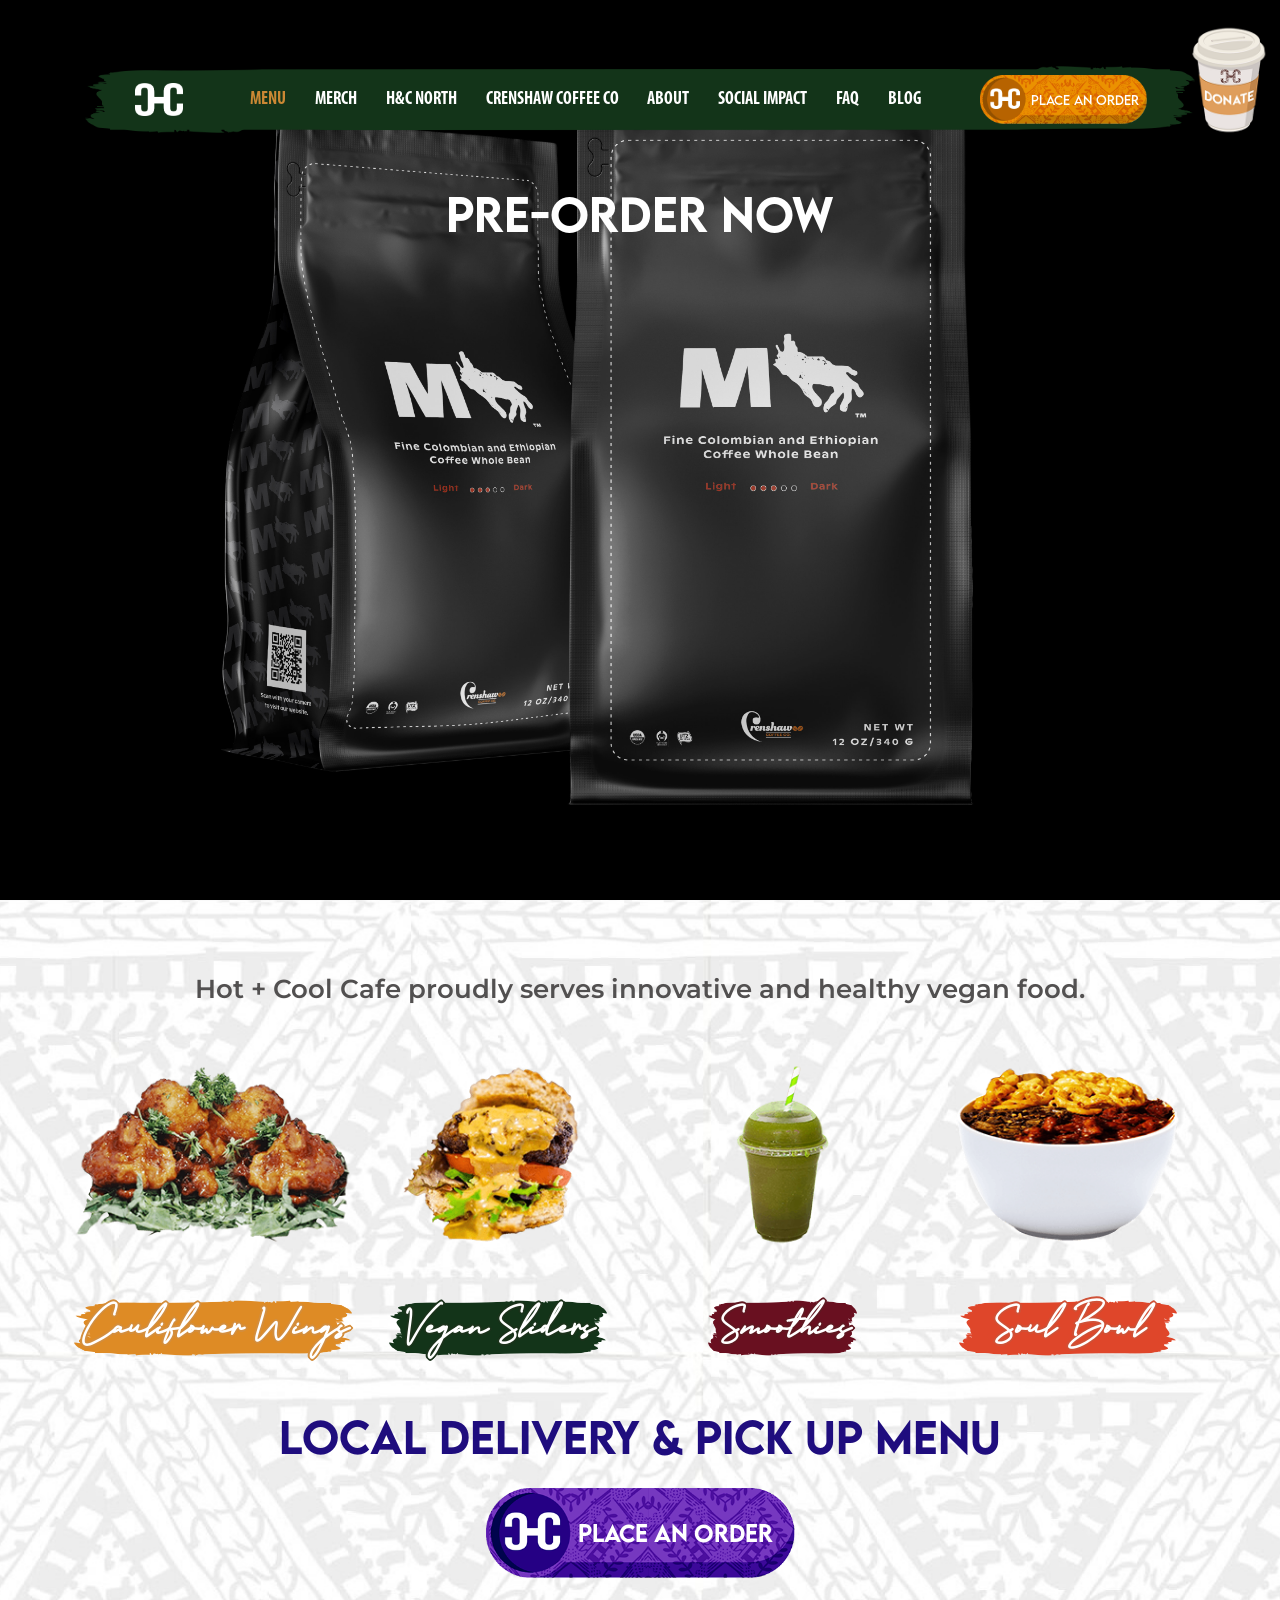
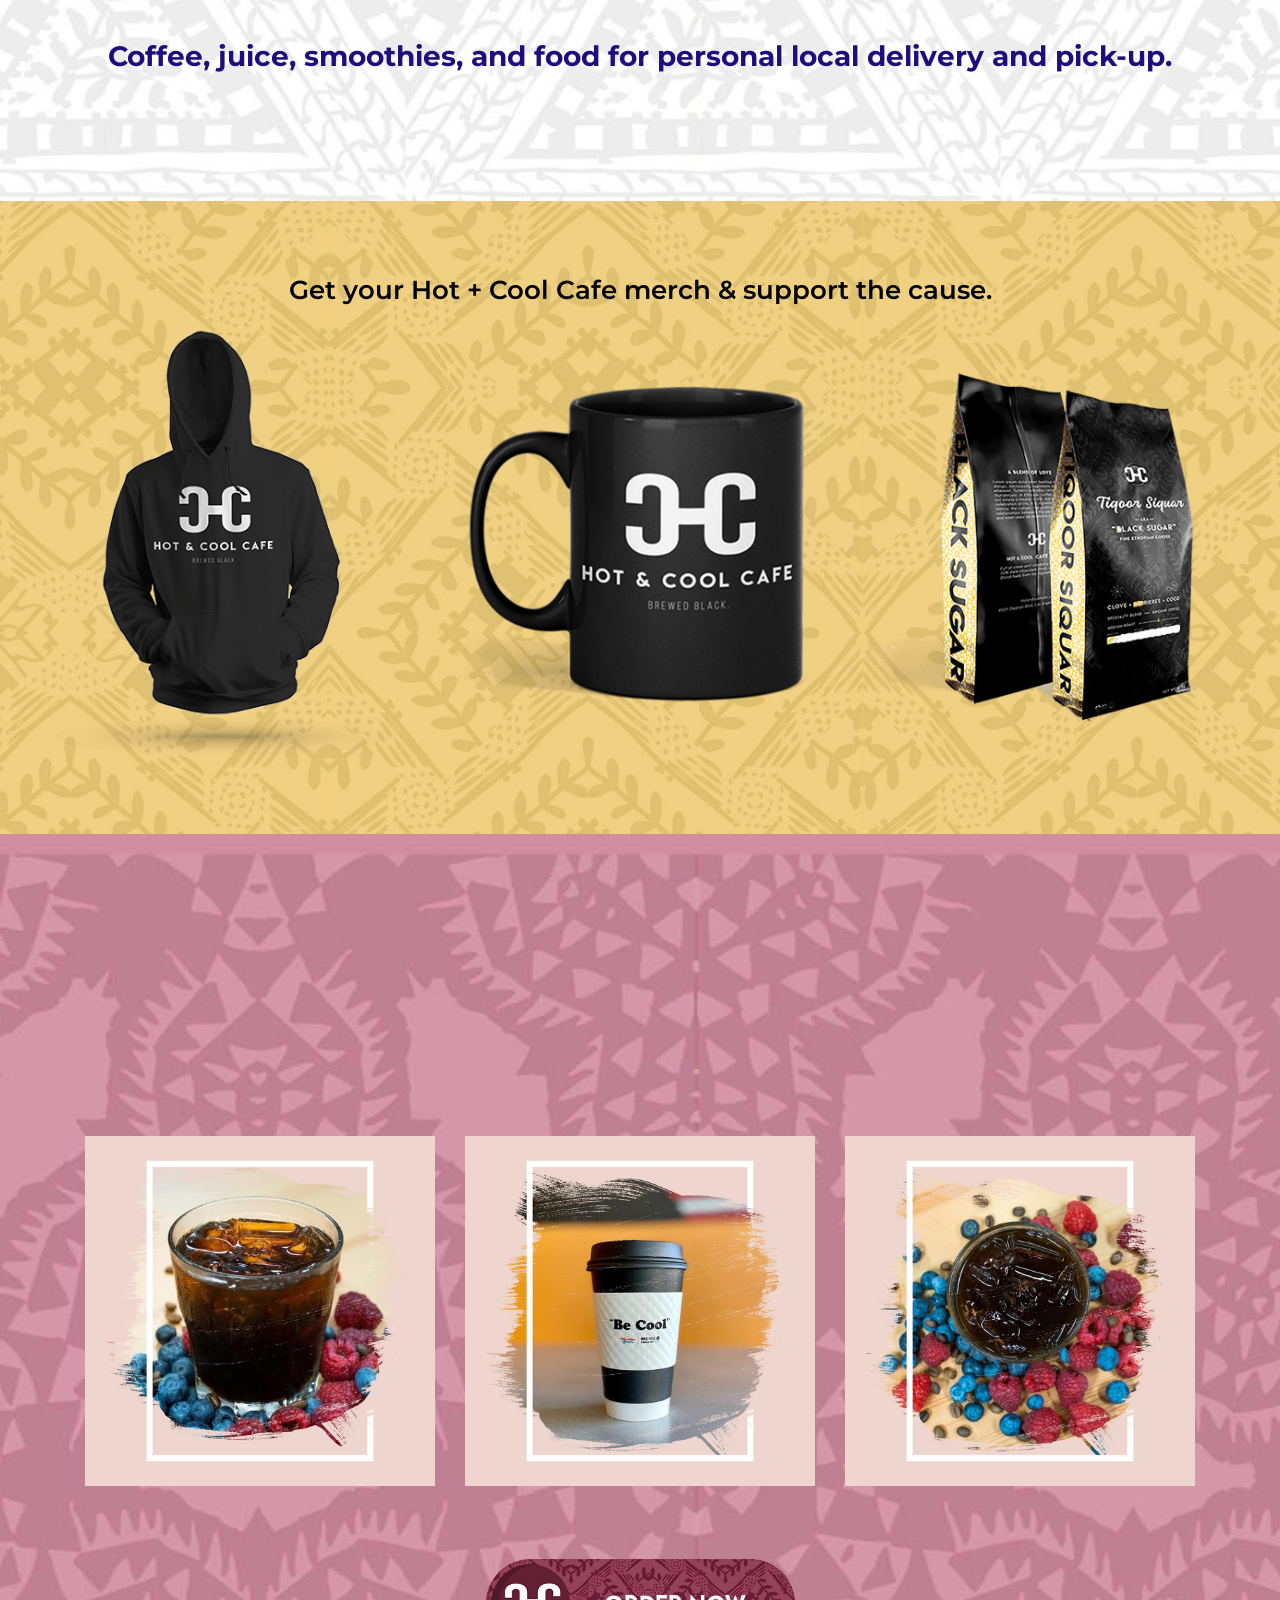
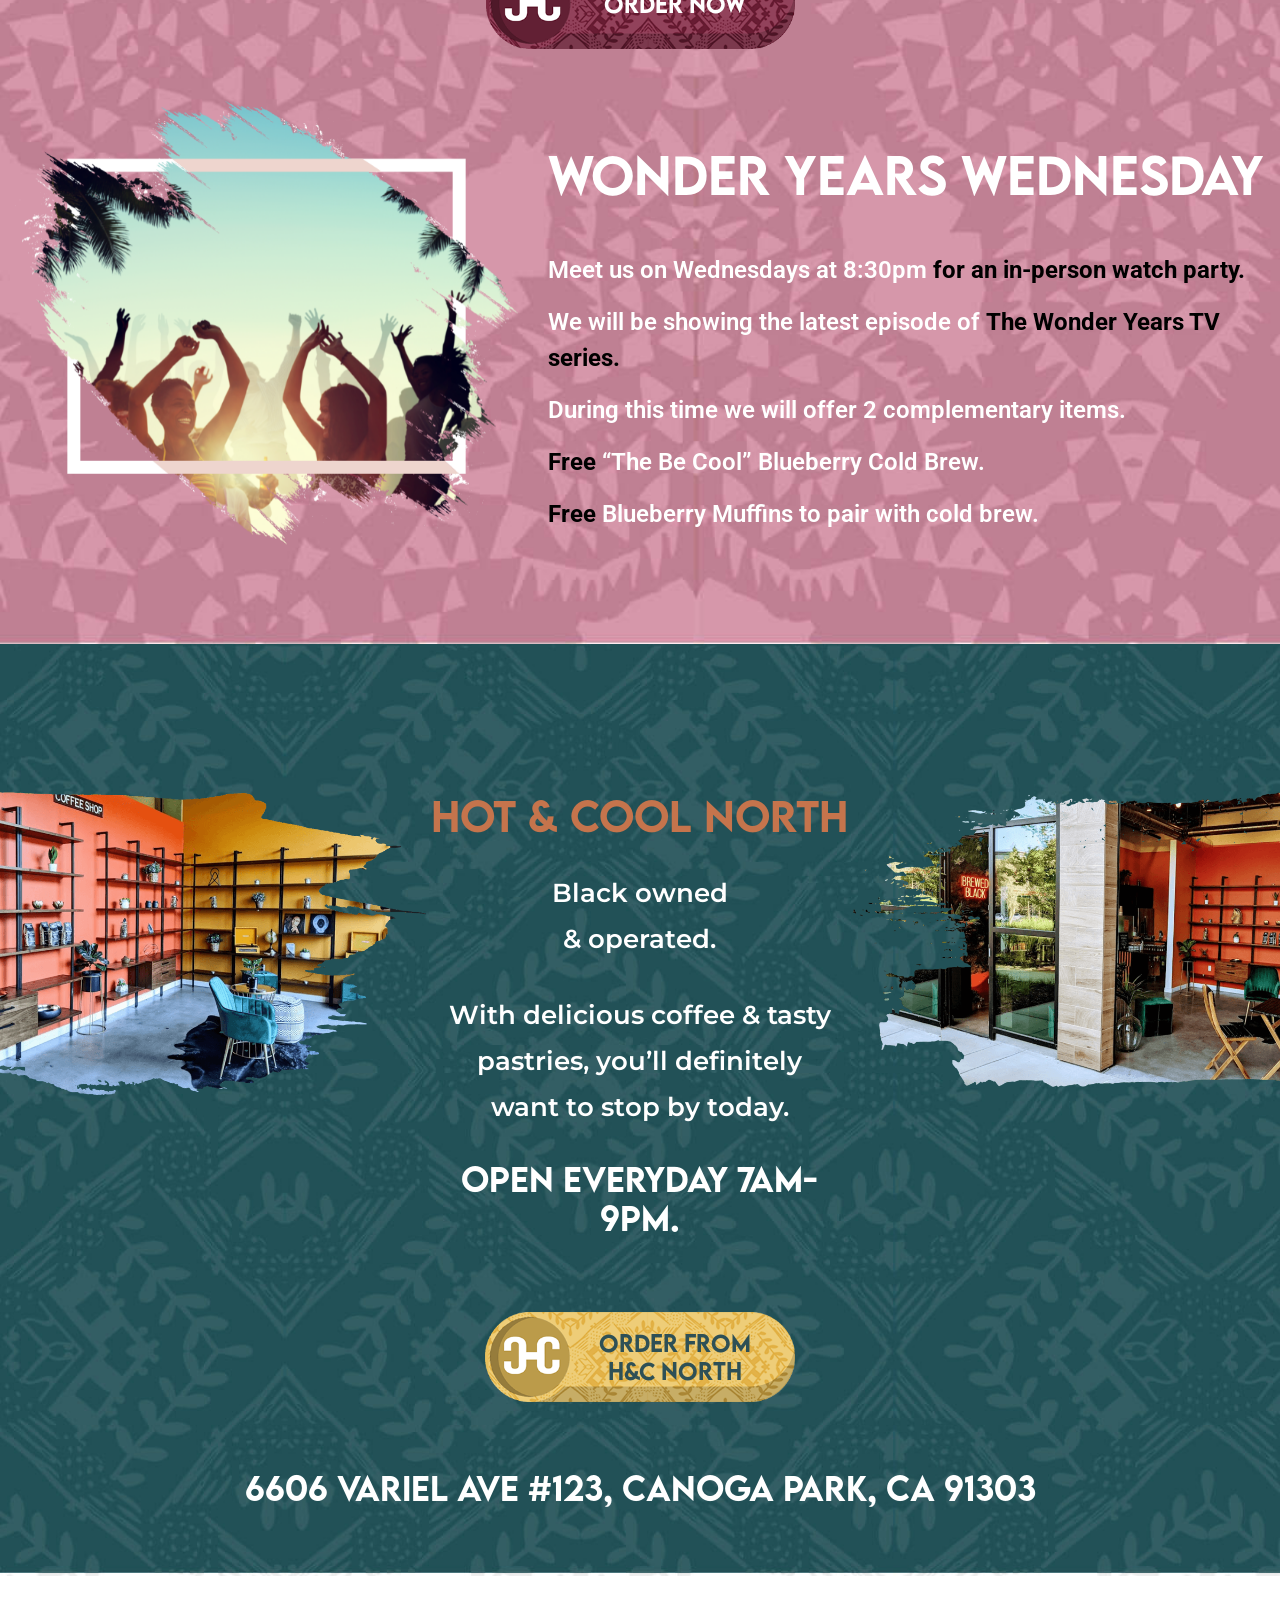
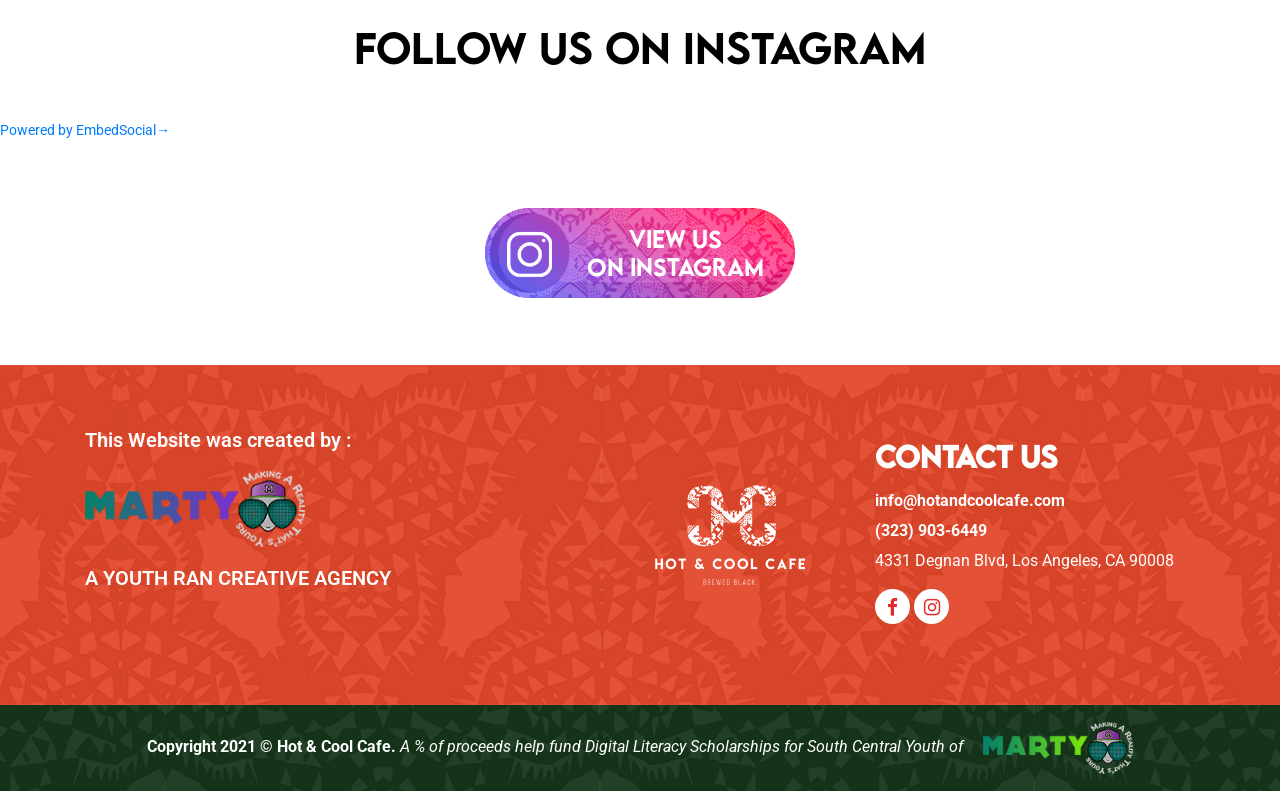
==== commit dea2901a: "test" ====
--- a/index.html
+++ b/index.html
@@ -3,26 +3,8 @@
 <head>
     <meta charset="UTF-8">
     <meta name="viewport" content="width=device-width, initial-scale=1">
-    <meta name="robots" content="follow, index, max-snippet:-1, max-video-preview:-1, max-image-preview:large"/>
     <title>Hot and Cool Cafe</title>
-    <meta name="description" content="">
-    <meta name="keywords" content="Hot and Cool Cafe">
-    <meta name="author" content="Marty World">
-    <link rel="canonical" href="https://hotandcoolcafe.com/" />
-    <meta property="og:locale" content="en_US">
-    <meta property="og:type" content="website">
-    <meta property="og:title" content="Hot and Cool Cafe">
-    <meta property="og:url" content="https://hotandcoolcafe.com/">
-    <meta property="og:site_name" content="Hot and Cool Cafe">
-    <meta property="og:image" content="https://hotandcoolcafe.com/assets/images/hc-share.jpg">
-    <meta property="og:image:secure_url" content="https://hotandcoolcafe.com/assets/images/hc-share.jpg">
-    <meta property="og:image:width" content="1000">
-    <meta property="og:image:height" content="855">
-    <meta property="og:image:alt" content="Home">
-    <meta property="og:image:type" content="image/jpeg">
-    <meta name="twitter:card" content="summary_large_image">
-    <meta name="twitter:title" content="Hot and Cool Cafe">
-    <meta name="twitter:image" content="https://hotandcoolcafe.com/assets/images/hc-share.jpg">
+   
     <!--styles-->
     <link rel="stylesheet" href="assets/css/bootstrap.min.css">
     <link rel="stylesheet" href="assets/css/font-awesome.min.css">
@@ -33,15 +15,6 @@
     <!--end styles-->
     <link rel="shortcut icon" href="favicon.ico" type="image/x-icon">
     <link rel="apple-touch-icon" href="assets/images/apple-touch-icon.png">
-    <!-- Global site tag (gtag.js) - Google Analytics -->
-    <script async src="https://www.googletagmanager.com/gtag/js?id=G-P87N4N14MH"></script>
-    <script>
-        window.dataLayer = window.dataLayer || [];
-        function gtag(){dataLayer.push(arguments);}
-        gtag('js', new Date());
-
-        gtag('config', 'G-P87N4N14MH');
-    </script>
 
 </head>
 <body>
